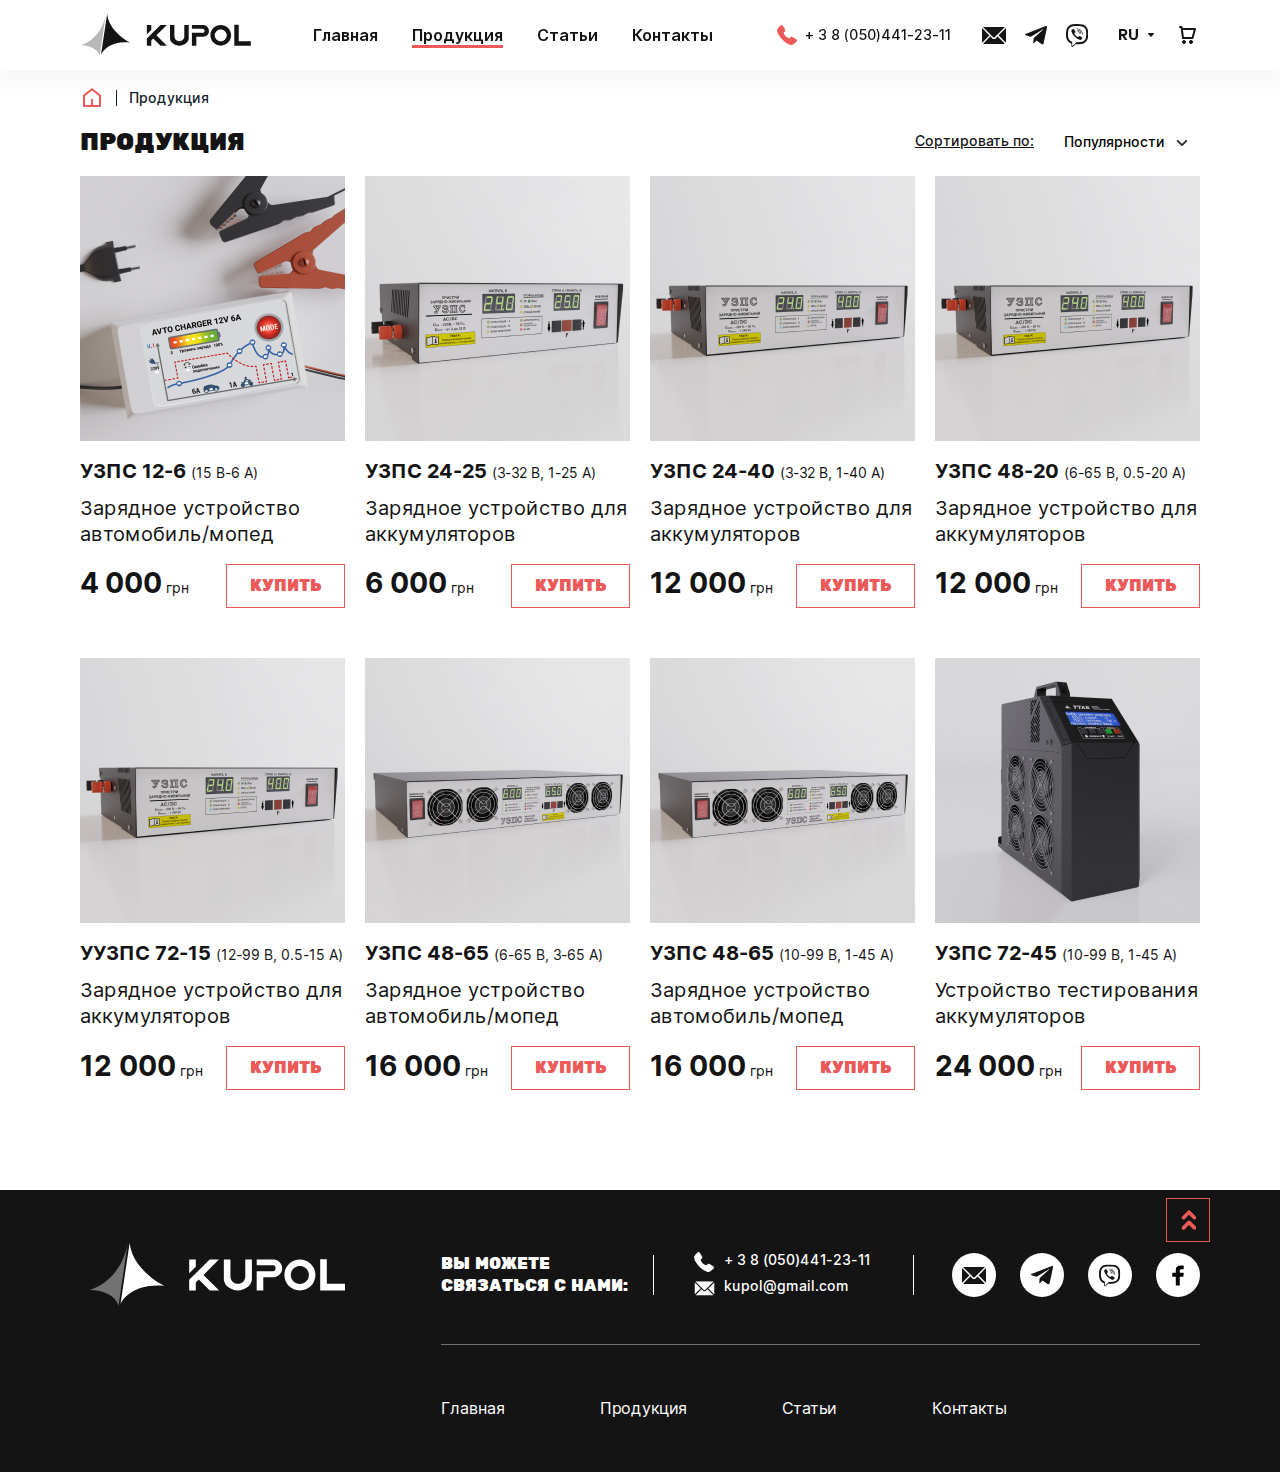
==== products.html @ 9375d38c "finish pc version of catalog page and first product" ====
<!DOCTYPE html>
<html lang="ru">
	<head>
		<meta charset="UTF-8" />
		<meta http-equiv="X-UA-Compatible" content="IE=edge" />
		<meta name="viewport" content="width=device-width, initial-scale=1.0" />
		<title>Kupol</title>
		<!-- fonts -->
		<link rel="stylesheet" href="/fonts/inter/inter.css" />
		<link rel="stylesheet" href="/fonts/poppins/poppins.css" />
		<link rel="stylesheet" href="/fonts/roboto/roboto.css" />
		<link rel="stylesheet" href="/fonts/rubik-one/rubik-one.css" />
		<!-- styles -->
		<link rel="stylesheet" href="/css/normalize.css" />
		<link rel="stylesheet" href="/css/drop-default-styles.css" />
		<link rel="stylesheet" href="/css/style.css" />
	</head>
	<body>
		<svg style="display: none">
			<symbol id="mail">
				<g clip-path="url(#clip0_901_2737)">
					<path
						d="M1.99454 0.000684101H21.7279C22.085 -0.013189 22.4401 0.0600278 22.7625 0.214017L21.6959 1.28068L12.6292 10.3473C12.5516 10.4491 12.4515 10.5315 12.3368 10.5882C12.2221 10.645 12.0958 10.6745 11.9679 10.6745C11.8399 10.6745 11.7137 10.645 11.599 10.5882C11.4843 10.5315 11.3842 10.4491 11.3065 10.3473L1.41321 0.384684L1.24788 0.208684C1.47868 0.0858708 1.73349 0.0148871 1.99454 0.000684101V0.000684101ZM0.117211 15.4673C0.0967511 15.3378 0.0572108 15.212 -0.00012207 15.094L-0.00012207 1.76068C0.0425446 1.63268 0.0958779 1.50468 0.133211 1.37135C0.170545 1.23802 0.229211 1.17402 0.378545 1.33402C1.10388 2.07535 1.84521 2.80602 2.57588 3.54202C4.17588 5.14202 5.71721 6.69935 7.29588 8.26735C7.43455 8.40602 7.43455 8.47002 7.29588 8.60868C4.99543 10.902 2.70032 13.2025 0.410545 15.51C0.213211 15.7073 0.218545 15.702 0.117211 15.4673ZM21.9839 16.8967H2.25054C1.89026 16.9142 1.53168 16.8369 1.21054 16.6727C1.85588 16.038 2.49054 15.4247 3.11454 14.8007C4.83899 13.0798 6.55988 11.3536 8.27721 9.62202C8.41055 9.48868 8.47454 9.46735 8.61854 9.62202C9.18921 10.2194 9.78121 10.8007 10.3625 11.3873C10.5709 11.614 10.8239 11.7949 11.1058 11.9186C11.3876 12.0424 11.6921 12.1063 11.9999 12.1063C12.3077 12.1063 12.6121 12.0424 12.894 11.9186C13.1758 11.7949 13.4289 11.614 13.6372 11.3873L15.4239 9.59535C15.4985 9.51535 15.5465 9.45668 15.6585 9.56868C18.0194 11.9118 20.3679 14.2585 22.7039 16.6087C22.7039 16.6087 22.7039 16.6513 22.7465 16.678C22.5149 16.7914 22.2628 16.8567 22.0052 16.87L21.9839 16.8967ZM23.8399 15.526C23.7812 15.686 23.7332 15.7073 23.6052 15.574C22.8692 14.8273 22.1279 14.0913 21.3919 13.35C19.8399 11.734 18.2719 10.1714 16.6932 8.59802C16.5599 8.46468 16.5705 8.40068 16.6932 8.27802C19.0008 5.9598 21.303 3.65402 23.5999 1.36068C23.7812 1.17402 23.7812 1.17402 23.8772 1.43002C23.9633 1.68042 24.0048 1.94396 23.9999 2.20868V8.46468C23.9999 10.534 23.9999 12.6033 23.9999 14.6727C23.9989 14.9539 23.9521 15.2332 23.8612 15.4993L23.8399 15.526Z"
					/>
				</g>
				<defs>
					<clipPath id="clip0_901_2737">
						<rect width="24" height="16.8747" fill="white" transform="translate(-0.00012207 0.000732422)" />
					</clipPath>
				</defs>
			</symbol>
			<symbol id="telegram">
				<g clip-path="url(#clip0_901_2742)">
					<path
						d="M21.9181 1.72737C21.6207 3.20943 21.2976 4.68635 20.9848 6.1684C20.1985 9.84361 19.4156 13.5205 18.6361 17.1992C18.354 18.5325 17.6105 18.8197 16.5284 18.0146C14.9899 16.8966 13.4925 15.7838 11.9848 14.6556C11.7746 14.4966 11.6617 14.512 11.472 14.6966C10.7335 15.4299 9.97968 16.1428 9.23097 16.8658C9.08565 17.0211 8.91146 17.1465 8.71815 17.2351C8.30789 17.3992 8.24635 17.3581 8.27712 16.9171C8.37968 15.3787 8.48738 13.8966 8.57968 12.3838C8.59055 12.2996 8.619 12.2187 8.66317 12.1463C8.70735 12.0738 8.76626 12.0115 8.83609 11.9633L17.3387 4.27096C17.554 4.08122 17.7694 3.88635 17.9797 3.68635C18.0566 3.60943 18.1797 3.52737 18.1028 3.38891C18.0258 3.25045 17.8925 3.2966 17.7797 3.31199C17.5366 3.36992 17.3091 3.48017 17.113 3.63507C13.4686 5.93934 9.82413 8.24361 6.17968 10.5479C6.06091 10.635 5.92242 10.6914 5.77657 10.712C5.63071 10.7325 5.48203 10.7167 5.34379 10.6658C3.84122 10.1787 2.33866 9.74276 0.836094 9.22994C0.471992 9.12737 0.0360941 9.01455 0.000196691 8.5684C-0.0357007 8.12225 0.384812 7.89148 0.748915 7.74789C2.33524 7.11883 3.92498 6.50002 5.51815 5.89148L20.1746 0.235066C20.6566 0.0453227 21.154 -0.180318 21.6207 0.235066C22.0874 0.650451 22.0515 1.19917 21.9181 1.72737Z"
					/>
				</g>
				<defs>
					<clipPath id="clip0_901_2742">
						<rect width="22" height="18.4615" fill="white" transform="translate(0.00012207 -0.000732422)" />
					</clipPath>
				</defs>
			</symbol>
			<symbol id="viber">
				<g clip-path="url(#clip0_901_2747)">
					<path
						d="M11.916 7.32009C11.7254 7.32009 11.5825 7.39373 11.5565 7.58864C11.5305 7.78356 11.6518 7.89617 11.838 7.93516C11.9196 7.95237 12.002 7.96538 12.0849 7.97414C12.313 7.98869 12.5308 8.07417 12.7079 8.21863C12.8849 8.36309 13.0124 8.55929 13.0725 8.77979C13.1193 8.95209 13.1555 9.12713 13.1808 9.3039C13.2154 9.50747 13.3237 9.64608 13.5359 9.62442C13.7482 9.60276 13.8002 9.42084 13.7872 9.22593C13.793 8.97699 13.7488 8.72941 13.6572 8.49784C13.5657 8.26627 13.4286 8.05541 13.2542 7.87773C13.0797 7.70004 12.8714 7.55914 12.6416 7.46336C12.4117 7.36758 12.165 7.31887 11.916 7.32009V7.32009Z"
					/>
					<path
						d="M14.5841 9.76737C14.5841 9.95362 14.6924 10.0922 14.9003 10.0836C15.1082 10.0749 15.1905 9.94062 15.2121 9.75437C15.2121 9.68507 15.2121 9.61143 15.2121 9.4555C15.1949 9.16222 15.1455 8.87172 15.0649 8.58921C14.5624 6.70936 12.9641 5.93403 11.5304 5.83008C11.3225 5.83008 11.1622 5.88639 11.1362 6.10296C11.1103 6.31953 11.2749 6.43648 11.4871 6.46247H11.669C12.3804 6.50201 13.0558 6.78764 13.5798 7.27046C14.1037 7.75327 14.4434 8.40322 14.5408 9.10899C14.5754 9.33422 14.5624 9.55512 14.5841 9.76737Z"
					/>
					<path
						d="M15.8879 13.4276C15.3595 12.9945 14.8007 12.609 14.229 12.2321C13.5879 11.799 13.1851 11.8813 12.7216 12.4747C12.2581 13.0681 12.0372 13.0941 11.3659 12.8125C10.6856 12.5273 10.0738 12.1005 9.57117 11.5606C9.06856 11.0206 8.68664 10.3799 8.4508 9.6809C8.3616 9.5212 8.33703 9.33337 8.38215 9.1561C8.42728 8.97883 8.53866 8.8256 8.69336 8.72798L9.02688 8.45943C9.20146 8.32723 9.32132 8.13545 9.36365 7.92059C9.40598 7.70574 9.36783 7.48282 9.25645 7.29427C8.85171 6.56458 8.36171 5.88556 7.79675 5.27149C7.70184 5.15316 7.56921 5.07098 7.421 5.03866C7.2728 5.00634 7.118 5.02583 6.98244 5.0939C6.39358 5.33918 5.89558 5.7615 5.55739 6.30237C5.41099 6.53613 5.33296 6.80621 5.33215 7.08203C5.33215 7.14267 5.3668 7.27262 5.41012 7.39823C6.05467 9.32196 7.11948 11.078 8.52724 12.539C9.935 14 11.6504 15.1291 13.5489 15.8446C13.8428 15.9886 14.174 16.0385 14.4972 15.9873C14.8205 15.9362 15.1201 15.7865 15.3551 15.5587C15.6751 15.2856 15.9372 14.9513 16.1261 14.5754C16.1929 14.4868 16.2401 14.385 16.2644 14.2767C16.2887 14.1684 16.2896 14.0562 16.267 13.9476C16.2445 13.8389 16.199 13.7363 16.1336 13.6466C16.0682 13.557 15.9845 13.4823 15.8879 13.4276V13.4276Z"
					/>
					<path
						d="M11.1622 4.3877H11.1103C10.885 4.3877 10.6771 4.42668 10.6771 4.6779C10.6771 4.92913 10.8764 4.99843 11.0843 5.02442C11.2922 5.05041 11.5174 5.07206 11.7253 5.08939C12.7375 5.19711 13.6885 5.62614 14.4392 6.31363C15.1898 7.00111 15.7005 7.91091 15.8965 8.90973C15.9676 9.35855 16.011 9.81132 16.0265 10.2655C16.0265 10.482 16.1131 10.6986 16.3903 10.6553C16.6675 10.612 16.6805 10.4431 16.6632 10.2222C16.6459 10.0013 16.6155 9.71971 16.5939 9.46849C16.4792 8.09904 15.86 6.82098 14.8564 5.8822C13.8528 4.94342 12.5363 4.41082 11.1622 4.3877V4.3877Z"
					/>
					<path
						d="M22.0473 7.12966C21.848 5.56601 21.4062 4.09765 20.3147 2.92816C19.2232 1.75867 18.1013 0.866388 16.568 0.524204C14.7835 0.161242 12.966 -0.0144121 11.145 9.81236e-05C9.75596 0.0167122 8.36902 0.11361 6.99115 0.290305C5.31984 0.42781 3.74712 1.13767 2.53842 2.3001C1.52475 3.19035 0.804437 4.36671 0.472318 5.6743C0.0436252 7.65059 -0.0949918 9.67877 0.06083 11.695C0.08976 12.8204 0.271913 13.9367 0.602261 15.0129C0.973358 16.0401 1.56515 16.9735 2.33596 17.7473C3.10678 18.5211 4.03786 19.1165 5.06366 19.4916C5.31488 19.5956 5.40584 19.6995 5.39718 19.9724C5.37119 20.6091 5.39718 21.2415 5.39718 21.8783C5.37139 22.1006 5.41929 22.3253 5.53353 22.5178C5.64777 22.7102 5.82204 22.8599 6.02957 22.9438C6.23296 23.02 6.45557 23.0283 6.66407 22.9674C6.87256 22.9065 7.0557 22.7797 7.18607 22.6059C7.90509 21.8523 8.63277 21.1029 9.35179 20.3493C9.39732 20.2873 9.45766 20.2378 9.52728 20.2053C9.5969 20.1728 9.67358 20.1582 9.75028 20.163C11.5571 20.2417 13.3674 20.162 15.1603 19.9248C16.8684 19.7932 18.479 19.0774 19.7213 17.8977C20.735 17.0074 21.4553 15.831 21.7874 14.5235C22.2941 12.0916 22.3819 9.5911 22.0473 7.12966V7.12966ZM19.8426 14.06C19.7388 14.5526 19.5289 15.0168 19.2275 15.4201C18.4175 16.5246 17.4473 17.4602 16.0612 17.7547C14.3515 18.1015 12.607 18.2468 10.8635 18.1879C10.6945 18.1759 10.5251 18.2042 10.3693 18.2705C10.2134 18.3367 10.0755 18.4391 9.96686 18.569C8.90998 19.6779 7.83145 20.7694 6.76158 21.8653C6.64463 21.9822 6.54501 22.1555 6.32844 22.0645C6.11187 21.9735 6.20283 21.796 6.20283 21.6314C6.20283 21.0466 6.20283 20.4575 6.20283 19.8728C6.20283 19.288 6.20283 18.6513 6.20283 18.0406C6.20283 17.824 6.12486 17.7417 5.92128 17.6594C4.03277 16.8928 2.67269 15.654 2.29586 13.5489C1.84354 11.0808 1.8818 8.54775 2.40848 6.09445C2.49003 5.70792 2.64437 5.34043 2.86328 5.01159C3.67759 3.79878 4.69115 2.78955 6.15951 2.46469C7.9572 2.09656 9.79171 1.93957 11.6258 1.9969C13.0142 2.02191 14.3985 2.15368 15.7667 2.39106C17.2957 2.65528 18.3655 3.6082 19.2318 4.79935C19.6751 5.47161 19.9418 6.24477 20.0072 7.04737C20.3794 9.36965 20.3237 11.7405 19.8426 14.0427V14.06Z"
					/>
				</g>
				<defs>
					<clipPath id="clip0_901_2747">
						<rect width="22.242" height="23" fill="white" />
					</clipPath>
				</defs>
			</symbol>
			<symbol id="cart">
				<path
					d="M4 4H5.5L5.8 6M5.8 6L7 15H16.5L19 6H5.8Z"
					stroke-width="2"
					stroke-linecap="round"
					stroke-linejoin="round"
					fill="none"
				/>
				<circle cx="8" cy="19" r="1.5" />
				<circle cx="15" cy="19" r="1.5" />
			</symbol>
			<symbol id="logo">
				<path
					d="M71.2781 11.005H66.8643V20.2625L71.2781 15.884V11.005ZM85.3707 30.2706L76.3855 21.3259L85.3707 12.4124L86.7894 11.005H80.5471L73.9579 17.5103V17.5416L66.8643 24.5785V31.6467H71.2781V26.3925L73.2643 24.4221L80.2948 31.4278L80.5471 31.6467H86.7894L85.3707 30.2706Z"
				/>
				<path
					d="M104.3 11.005V22.3267C104.3 24.9851 102.156 27.2056 99.539 27.2682C99.4759 27.2682 99.4129 27.2682 99.3498 27.2682C99.2868 27.2682 99.2237 27.2682 99.1607 27.2682C96.5439 27.2056 94.4001 24.9538 94.4001 22.3267V11.005H89.9862V23.8904C89.9862 25.5793 90.5853 27.1431 91.6887 28.3315C92.1301 28.8007 92.5715 29.2073 93.0759 29.5826C94.873 30.9274 97.0483 31.6467 99.3498 31.6467C101.651 31.6467 103.795 30.9274 105.624 29.5826C106.128 29.2073 106.57 28.8007 106.979 28.3628C108.114 27.1744 108.713 25.5793 108.713 23.9217V11.005H104.3Z"
				/>
				<path
					d="M124.928 11.3178C124.928 11.3178 124.644 11.2239 124.203 11.1301C123.762 11.0676 123.289 11.005 123.289 11.005H111.907V11.8182V14.8483H116.46H122.154V14.8795H122.879L122.91 14.8483C122.942 14.8483 123.289 14.9558 123.289 14.9558C124.361 14.9558 124.518 16.0716 124.518 16.8848C124.518 17.7292 123.856 18.8479 123.005 18.8479H116.321H111.907V31.6467H116.321V22.7958H123.446C123.446 22.7958 123.573 22.7958 124.361 22.6082C125.149 22.4205 125.18 22.3892 125.18 22.3892C126 22.0452 126.757 21.5448 127.356 20.888C128.396 19.8247 128.932 18.386 128.932 16.8848C128.932 14.3202 127.293 12.1309 124.928 11.3178Z"
				/>
				<path
					d="M140.753 11.0676C135.015 11.0676 130.38 15.6963 130.38 21.3571C130.38 27.0493 135.015 31.6467 140.753 31.6467C146.459 31.6467 151.125 27.0493 151.125 21.3571C151.125 15.6963 146.459 11.0676 140.753 11.0676ZM146.775 21.3571C146.775 24.6723 144.063 27.362 140.753 27.362C137.411 27.362 134.7 24.6723 134.7 21.3571C134.7 18.0732 137.411 15.3836 140.753 15.3836C144.063 15.3836 146.775 18.0732 146.775 21.3571Z"
				/>
				<path d="M158.717 27.2682V10.8486H154.303V31.6467H170.855V27.2682H158.717Z" />
				<path
					d="M25.6667 1.16724C21.4475 21.7758 6.79757 29.8511 0 31.3127C14.0639 31.3127 18.9863 38.438 19.6895 42.0006L25.6667 1.16724Z"
					fill-opacity="0.3"
				/>
				<path
					d="M50.1678 28.5011C31.4436 26.7472 22.9216 35.9918 21.0012 40.8334L27.1226 0C28.851 14.9083 43.2062 25.2125 50.1678 28.5011Z"
				/>
			</symbol>
			<symbol id="logo-small">
				<path
					d="M4.41478 1.00501H0.000976562V10.2625L4.41478 5.88396V1.00501ZM18.5074 20.2706L9.52219 11.3259L18.5074 2.4124L19.9262 1.00501H13.6838L7.09459 7.51028V7.54155L0.000976562 14.5785V21.6467H4.41478V16.3925L6.401 14.4221L13.4316 21.4278L13.6838 21.6467H19.9262L18.5074 20.2706Z"
				/>
				<path
					d="M37.4363 1.00501V12.3267C37.4363 14.9851 35.2925 17.2056 32.6757 17.2682C32.6126 17.2682 32.5496 17.2682 32.4865 17.2682C32.4235 17.2682 32.3604 17.2682 32.2974 17.2682C29.6806 17.2056 27.5368 14.9538 27.5368 12.3267V1.00501H23.123V13.8904C23.123 15.5793 23.722 17.1431 24.8254 18.3315C25.2668 18.8007 25.7082 19.2073 26.2126 19.5826C28.0097 20.9274 30.1851 21.6467 32.4865 21.6467C34.788 21.6467 36.9319 20.9274 38.7605 19.5826C39.2649 19.2073 39.7063 18.8007 40.1161 18.3628C41.2511 17.1744 41.8501 15.5793 41.8501 13.9217V1.00501H37.4363Z"
				/>
				<path
					d="M58.0649 1.31776C58.0649 1.31776 57.7812 1.22394 57.3398 1.13011C56.8984 1.06756 56.4255 1.00501 56.4255 1.00501H45.0442V1.81817V4.84827H49.5964H55.2906V4.87954H56.0157L56.0472 4.84827C56.0787 4.84827 56.4255 4.95582 56.4255 4.95582C57.4975 4.95582 57.6551 6.07161 57.6551 6.88477C57.6551 7.7292 56.993 8.8479 56.1418 8.8479H49.458H45.0442V21.6467H49.458V12.7958H56.5832C56.5832 12.7958 56.7093 12.7958 57.4975 12.6082C58.2856 12.4205 58.3172 12.3892 58.3172 12.3892C59.1369 12.0452 59.8935 11.5448 60.4925 10.888C61.5329 9.82465 62.0689 8.38599 62.0689 6.88477C62.0689 4.32019 60.4295 2.13092 58.0649 1.31776Z"
				/>
				<path
					d="M73.8896 1.06756C68.1517 1.06756 63.5172 5.69631 63.5172 11.3571C63.5172 17.0493 68.1517 21.6467 73.8896 21.6467C79.596 21.6467 84.2621 17.0493 84.2621 11.3571C84.2621 5.69631 79.596 1.06756 73.8896 1.06756ZM79.9113 11.3571C79.9113 14.6723 77.2 17.362 73.8896 17.362C70.5477 17.362 67.8364 14.6723 67.8364 11.3571C67.8364 8.07323 70.5477 5.38355 73.8896 5.38355C77.2 5.38355 79.9113 8.07323 79.9113 11.3571Z"
				/>
				<path d="M91.8535 17.2682V0.848633H87.4397V21.6467H103.991V17.2682H91.8535Z" />
			</symbol>
			<symbol id="lang-arrow">
				<path
					d="M0.455526 0H5.54447C5.79605 0 6 0.236081 6 0.527302C6 0.667151 5.95201 0.801273 5.86658 0.900161L3.32211 3.84556C3.14421 4.05148 2.85579 4.05148 2.67789 3.84556L0.133421 0.900161C-0.0444735 0.694237 -0.0444735 0.360367 0.133421 0.154443C0.218848 0.0555545 0.334713 0 0.455526 0Z"
				/>
			</symbol>
			<symbol id="to-top">
				<path
					d="M1.19833 16.49C0.843384 16.8352 0.640113 17.3073 0.633237 17.8024C0.626361 18.2975 0.816443 18.775 1.16167 19.13C1.50689 19.4849 1.97898 19.6882 2.47407 19.6951C2.96917 19.702 3.44672 19.5119 3.80167 19.1667L8 14.8767L12.1983 19.1667C12.3688 19.3385 12.5715 19.4749 12.7949 19.568C13.0183 19.661 13.258 19.709 13.5 19.709C13.742 19.709 13.9816 19.661 14.2051 19.568C14.4285 19.4749 14.6312 19.3385 14.8017 19.1667C14.9735 18.9962 15.1099 18.7935 15.203 18.57C15.296 18.3466 15.344 18.107 15.344 17.865C15.344 17.623 15.296 17.3833 15.203 17.1599C15.1099 16.9365 14.9735 16.7338 14.8017 16.5633L9.30166 11.0633C9.13123 10.8915 8.92846 10.7551 8.70506 10.662C8.48165 10.5689 8.24202 10.521 8 10.521C7.75798 10.521 7.51835 10.5689 7.29494 10.662C7.07153 10.7551 6.86876 10.8915 6.69833 11.0633L1.19833 16.49ZM6.69833 0.906659L1.19833 6.40666C0.853108 6.75188 0.659163 7.2201 0.659163 7.70832C0.659163 8.19654 0.853108 8.66477 1.19833 9.00999C1.54356 9.35521 2.01178 9.54916 2.5 9.54916C2.98822 9.54916 3.45644 9.35521 3.80166 9.00999L8 4.79332L12.1983 9.00999C12.3688 9.18183 12.5715 9.31821 12.7949 9.41129C13.0183 9.50437 13.258 9.55229 13.5 9.55229C13.742 9.55229 13.9816 9.50437 14.2051 9.41129C14.4285 9.31821 14.6312 9.18183 14.8017 9.00999C14.9735 8.83956 15.1099 8.63679 15.203 8.41338C15.296 8.18997 15.344 7.95035 15.344 7.70832C15.344 7.4663 15.296 7.22667 15.203 7.00327C15.1099 6.77986 14.9735 6.57709 14.8017 6.40666L9.30166 0.906659C9.13612 0.729937 8.93721 0.587757 8.71642 0.488333C8.49563 0.388908 8.25733 0.334207 8.01528 0.327389C7.77323 0.320571 7.53223 0.361768 7.30619 0.448606C7.08015 0.535443 6.87356 0.666201 6.69833 0.833324L6.69833 0.906659Z"
				/>
			</symbol>
			<symbol id="logo-mobile">
				<path
					d="M3.77755 0.982467H0V8.90547L3.77755 5.15811V0.982467ZM15.8387 17.4709L8.14871 9.81555L15.8387 2.18698L17.0529 0.982467H11.7104L6.07106 6.54999V6.57675L0 12.5993V18.6486H3.77755V14.1518L5.47744 12.4655L11.4945 18.4613L11.7104 18.6486H17.0529L15.8387 17.4709Z"
				/>
				<path
					d="M32.0389 0.982467V10.6721C32.0389 12.9473 30.2041 14.8477 27.9646 14.9013C27.9106 14.9013 27.8567 14.9013 27.8027 14.9013C27.7487 14.9013 27.6948 14.9013 27.6408 14.9013C25.4013 14.8477 23.5664 12.9205 23.5664 10.6721V0.982467H19.7889V12.0104C19.7889 13.4559 20.3016 14.7942 21.246 15.8113C21.6237 16.2128 22.0015 16.5608 22.4332 16.882C23.9712 18.033 25.833 18.6486 27.8027 18.6486C29.7724 18.6486 31.6072 18.033 33.1722 16.882C33.6039 16.5608 33.9817 16.2128 34.3325 15.8381C35.3038 14.821 35.8165 13.4559 35.8165 12.0372V0.982467H32.0389Z"
				/>
				<path
					d="M49.6939 1.25014C49.6939 1.25014 49.4511 1.16983 49.0733 1.08954C48.6956 1.036 48.2908 0.982467 48.2908 0.982467H38.5502V1.67841V4.27171H42.4462H47.3195V4.29848H47.9401L47.967 4.27171C47.994 4.27171 48.2908 4.36376 48.2908 4.36376C49.2082 4.36376 49.3431 5.31871 49.3431 6.01465C49.3431 6.73735 48.7765 7.69479 48.048 7.69479H42.3277H38.5502V18.6486H42.3277V11.0736H48.4257C48.4257 11.0736 48.5337 11.0736 49.2082 10.913C49.8828 10.7524 49.9098 10.7256 49.9098 10.7256C50.6113 10.4312 51.2589 10.0029 51.7716 9.44081C52.662 8.53074 53.1207 7.29946 53.1207 6.01465C53.1207 3.81976 51.7176 1.94608 49.6939 1.25014Z"
				/>
				<path
					d="M63.2374 1.036C58.3266 1.036 54.3602 4.9975 54.3602 9.84232C54.3602 14.7139 58.3266 18.6486 63.2374 18.6486C68.1213 18.6486 72.1147 14.7139 72.1147 9.84232C72.1147 4.9975 68.1213 1.036 63.2374 1.036ZM68.3911 9.84232C68.3911 12.6796 66.0706 14.9816 63.2374 14.9816C60.3773 14.9816 58.0568 12.6796 58.0568 9.84232C58.0568 7.03179 60.3773 4.72984 63.2374 4.72984C66.0706 4.72984 68.3911 7.03179 68.3911 9.84232Z"
				/>
				<path d="M78.6117 14.9013V0.848633H74.8342V18.6486H89V14.9013H78.6117Z" />
			</symbol>
		</svg>
		<div>
			<header class="header header-black header-visible">
				<nav class="container">
					<button type="button" class="burger burger-black"><span></span></button>
					<a href="index.html" class="logo">
						<svg width="171" height="42">
							<use xlink:href="#logo"></use>
						</svg>
						<svg width="104" height="21">
							<use xlink:href="#logo-small"></use>
						</svg>
						<svg width="89" height="19">
							<use xlink:href="#logo-mobile"></use>
						</svg>
					</a>
					<ul class="pages-list">
						<li><a href="index.html">Главная</a></li>
						<li><a class="current">Продукция</a></li>
						<li><a href="">Статьи</a></li>
						<li><a href="">Контакты</a></li>
					</ul>
					<a class="icon-link" href="tel:+380504412311">
						<img src="/src/header/tel.svg" alt="" width="20" height="20" /><span>+ 3 8 (050)441-23-11</span>
					</a>
					<ul class="contact-list">
						<li>
							<a href="">
								<svg width="24" height="17">
									<use xlink:href="#mail"></use>
								</svg>
							</a>
						</li>
						<li>
							<a href="">
								<svg width="22" height="19">
									<use xlink:href="#telegram"></use>
								</svg>
							</a>
						</li>
						<li>
							<a href="">
								<svg width="22" height="23">
									<use xlink:href="#viber"></use>
								</svg>
							</a>
						</li>
					</ul>
					<div class="header-language">
						<button type="button">
							<span>RU</span>
							<svg width="6" height="4">
								<use xlink:href="#lang-arrow"></use>
							</svg>
							<ul>
								<li class="current"><a href="">RU</a></li>
								<li><a href="">UA</a></li>
								<li><a href="">ENG</a></li>
							</ul>
						</button>
					</div>
					<a href="" class="cart">
						<svg class="cart" width="24" height="24">
							<use xlink:href="#cart"></use>
						</svg>
						<span>корзина</span>
					</a>
				</nav>
			</header>
			<main>
				<nav class="breadcrumb container">
					<ul>
						<li>
							<a href=""><img src="/src/general/home.svg" alt="" width="24" height="24" /></a>
						</li>
						<li>продукция</li>
					</ul>
				</nav>
				<section class="products container">
					<div>
						<h2>продукция</h2>
						<div><span>Сортировать по:</span><button>Популярности</button></div>
					</div>
					<ul>
						<li>
							<a href="/pages/126.html"><img src="/src/page-products/1.jpg" alt="" /></a>
							<a href="/pages/126.html">
								<p>УЗПС 12-6 <span>(15 В-6 А)</span></p>
							</a>
							<p>Зарядное устройство автомобиль/мопед</p>
							<div>
								<span><strong>4 000</strong> грн</span><a class="button" href="">купить</a>
							</div>
						</li>
						<li>
							<a href=""><img src="/src/page-products/2.jpg" alt="" /></a>
							<a href="">
								<p>УЗПС 24-25 <span>(3-32 В, 1-25 А)</span></p>
							</a>
							<p>Зарядное устройство для аккумуляторов</p>
							<div>
								<span><strong>6 000</strong> грн</span><a class="button" href="">купить</a>
							</div>
						</li>
						<li>
							<a href=""><img src="/src/page-products/3.jpg" alt="" /></a>
							<a href="">
								<p>УЗПС 24-40 <span>(3-32 В, 1-40 А)</span></p>
							</a>
							<p>Зарядное устройство для аккумуляторов</p>
							<div>
								<span><strong>12 000</strong> грн</span><a class="button" href="">купить</a>
							</div>
						</li>
						<li>
							<a href=""><img src="/src/page-products/3.jpg" alt="" /></a>
							<a href="">
								<p>узпс 48-20 <span>(6-65 В, 0.5-20 А)</span></p>
							</a>
							<p>Зарядное устройство для аккумуляторов</p>
							<div>
								<span><strong>12 000</strong> грн</span><a class="button" href="">купить</a>
							</div>
						</li>
						<li>
							<a href=""><img src="/src/page-products/3.jpg" alt="" /></a>
							<a href="">
								<p>Уузпс 72-15 <span>(12-99 В, 0.5-15 А)</span></p>
							</a>
							<p>Зарядное устройство для аккумуляторов</p>
							<div>
								<span><strong>12 000</strong> грн</span><a class="button" href="">купить</a>
							</div>
						</li>
						<li>
							<a href=""><img src="/src/page-products/4.jpg" alt="" /></a>
							<a href="">
								<p>УЗПС 48-65 <span>(6-65 В, 3-65 А)</span></p>
							</a>
							<p>Зарядное устройство автомобиль/мопед</p>
							<div>
								<span><strong>16 000</strong> грн</span><a class="button" href="">купить</a>
							</div>
						</li>
						<li>
							<a href=""><img src="/src/page-products/4.jpg" alt="" /></a>
							<a href="">
								<p>УЗПС 48-65 <span>(10-99 В, 1-45 А)</span></p>
							</a>
							<p>Зарядное устройство автомобиль/мопед</p>
							<div>
								<span><strong>16 000</strong> грн</span><a class="button" href="">купить</a>
							</div>
						</li>
						<li>
							<a href=""><img src="/src/page-products/5.jpg" alt="" /></a>
							<a href="">
								<p>узпс 72-45 <span>(10-99 В, 1-45 А)</span></p>
							</a>
							<p>Устройство тестирования аккумуляторов</p>
							<div>
								<span><strong>24 000</strong> грн</span><a class="button" href="">купить</a>
							</div>
						</li>
					</ul>
				</section>
			</main>
			<footer class="footer">
				<div class="container">
					<nav>
						<a href="index.html">
							<picture>
								<source
									media="(max-width:767px)"
									srcset="/src/footer/logo-mobile.svg 104w"
									sizes="104px"
									type="image/svg+xml"
								/>
								<source
									media="(max-width:1199px)"
									srcset="/src/footer/logo-small.svg 156w"
									sizes="156px"
									type="image/svg+xml"
								/>
								<img src="/src/footer/logo.svg" alt="" sizes="256px" />
							</picture>
						</a>
						<div>
							<p>Вы можете связаться с нами:</p>
							<ul class="footer-social">
								<div>
									<li>
										<a class="icon-link" href="tel:+380504412311">
											<img src="/src/footer/tel.svg" alt="" />+ 3 8 (050)441-23-11
										</a>
									</li>
									<li>
										<a class="icon-link" href="mailto:kupol@gmail.com">
											<img src="/src/footer/mail.svg" alt="" />kupol@gmail.com
										</a>
									</li>
								</div>
							</ul>
							<ul class="contact-list">
								<li>
									<a href="">
										<img src="/src/header/mail.svg" alt="" width="24" height="17" />
									</a>
								</li>
								<li>
									<a href="">
										<img src="/src/header/telegram.svg" alt="" width="22" height="19" />
									</a>
								</li>
								<li>
									<a href="">
										<img src="/src/header/viber.svg" alt="" width="22" height="23" />
									</a>
								</li>
								<li>
									<a href="">
										<img src="/src/footer/fb.svg" alt="" width="22" height="23" />
									</a>
								</li>
							</ul>
						</div>
						<ul class="pages-list">
							<li><a href="">Главная</a></li>
							<li><a href="">Продукция</a></li>
							<li><a href="">Статьи</a></li>
							<li><a href="">Контакты</a></li>
						</ul>
						<button class="to-top">
							<svg width="15" height="20">
								<use xlink:href="#to-top"></use>
							</svg>
						</button>
					</nav>
				</div>
			</footer>
		</div>
		<!-- JavaScript -->
		<script src="/js/burger.js" type="module"></script>
	</body>
</html>
---- fonts/inter/inter.css ----
@font-face {
	font-family: "Inter";
	src: url("Inter-Regular.eot");
	src: local("Inter Regular"), local("Inter-Regular"),
		url("Inter-Regular.eot?#iefix") format("embedded-opentype"),
		url("Inter-Regular.woff2") format("woff2"),
		url("Inter-Regular.woff") format("woff"),
		url("Inter-Regular.ttf") format("truetype");
	font-weight: normal;
	font-style: normal;
}

@font-face {
	font-family: "Inter";
	src: url("Inter-SemiBold.eot");
	src: local("Inter Semi Bold"), local("Inter-SemiBold"),
		url("Inter-SemiBold.eot?#iefix") format("embedded-opentype"),
		url("Inter-SemiBold.woff2") format("woff2"),
		url("Inter-SemiBold.woff") format("woff"),
		url("Inter-SemiBold.ttf") format("truetype");
	font-weight: 600;
	font-style: normal;
}

@font-face {
	font-family: "Inter";
	src: url("Inter-Bold.eot");
	src: local("Inter Bold"), local("Inter-Bold"),
		url("Inter-Bold.eot?#iefix") format("embedded-opentype"),
		url("Inter-Bold.woff2") format("woff2"),
		url("Inter-Bold.woff") format("woff"),
		url("Inter-Bold.ttf") format("truetype");
	font-weight: bold;
	font-style: normal;
}

@font-face {
	font-family: "Inter";
	src: url("Inter-ExtraBold.eot");
	src: local("Inter Extra Bold"), local("Inter-ExtraBold"),
		url("Inter-ExtraBold.eot?#iefix") format("embedded-opentype"),
		url("Inter-ExtraBold.woff2") format("woff2"),
		url("Inter-ExtraBold.woff") format("woff"),
		url("Inter-ExtraBold.ttf") format("truetype");
	font-weight: 800;
	font-style: normal;
}

@font-face {
	font-family: "Inter";
	src: url("Inter-Medium.eot");
	src: local("Inter Medium"), local("Inter-Medium"),
		url("Inter-Medium.eot?#iefix") format("embedded-opentype"),
		url("Inter-Medium.woff2") format("woff2"),
		url("Inter-Medium.woff") format("woff"),
		url("Inter-Medium.ttf") format("truetype");
	font-weight: 500;
	font-style: normal;
}
---- fonts/poppins/poppins.css ----
@font-face {
	font-family: "Poppins";
	src: url("Poppins-Medium.eot");
	src: local("Poppins Medium"), local("Poppins-Medium"),
		url("Poppins-Medium.eot?#iefix") format("embedded-opentype"),
		url("Poppins-Medium.woff2") format("woff2"),
		url("Poppins-Medium.woff") format("woff"),
		url("Poppins-Medium.ttf") format("truetype");
	font-weight: 500;
	font-style: normal;
}

@font-face {
	font-family: "Poppins";
	src: url("Poppins-SemiBold.eot");
	src: local("Poppins SemiBold"), local("Poppins-SemiBold"),
		url("Poppins-SemiBold.eot?#iefix") format("embedded-opentype"),
		url("Poppins-SemiBold.woff2") format("woff2"),
		url("Poppins-SemiBold.woff") format("woff"),
		url("Poppins-SemiBold.ttf") format("truetype");
	font-weight: 600;
	font-style: normal;
}
---- fonts/roboto/roboto.css ----
@font-face {
	font-family: "Roboto";
	src: url("Roboto-Bold.eot");
	src: local("Roboto Bold"), local("Roboto-Bold"),
		url("Roboto-Bold.eot?#iefix") format("embedded-opentype"),
		url("Roboto-Bold.woff2") format("woff2"),
		url("Roboto-Bold.woff") format("woff"),
		url("Roboto-Bold.ttf") format("truetype");
	font-weight: bold;
	font-style: normal;
}

@font-face {
	font-family: "Roboto";
	src: url("Roboto-Regular.eot");
	src: local("Roboto"), local("Roboto-Regular"),
		url("Roboto-Regular.eot?#iefix") format("embedded-opentype"),
		url("Roboto-Regular.woff2") format("woff2"),
		url("Roboto-Regular.woff") format("woff"),
		url("Roboto-Regular.ttf") format("truetype");
	font-weight: normal;
	font-style: normal;
}
---- fonts/rubik-one/rubik-one.css ----
@font-face {
    font-family: 'Rubik One';
    src: url('RubikOne-Regular.eot');
    src: local('Rubik One Regular'), local('RubikOne-Regular'),
        url('RubikOne-Regular.eot?#iefix') format('embedded-opentype'),
        url('RubikOne-Regular.woff2') format('woff2'),
        url('RubikOne-Regular.woff') format('woff'),
        url('RubikOne-Regular.ttf') format('truetype');
    font-weight: normal;
    font-style: normal;
}
---- css/drop-default-styles.css ----
/* DDS(Drop Default Styles) - here I`m dropping default styles */


/*==========START========== */


/* Set box sizing */

*,
*::before,
*::after {
    box-sizing: border-box;
}


/* Work with list */

ul,
ol {
    padding: 0;
    margin: 0;
    list-style: none;
}

li {
    margin: 0;
    padding: 0;
}


/* Delete default margins */

body,
h1,
h2,
h3,
h4,
p,
figure,
figcaption,
blockquote,
dl,
dd {
    margin: 0;
}


/* Set up configuration of body */

body {
    min-height: 100vh;
    scroll-behavior: smooth;
    text-rendering: optimizeSpeed;
}


/* Drop default styles of links */

a {
    font: inherit;
    color: inherit;
    text-decoration: none;
}


/* Simplify work with images */

img {
    max-width: 100%;
    display: block;
}


/* ==================END================== */

.visually-hidden{
    position: absolute;
    width: 1px;
    height: 1px;
    margin: -1px;
    border: 0;
    padding: 0;
    white-space: nowrap;
    clip-path: inset(100%);
    clip: rect(0 0 0 0);
    overflow: hidden;
}
---- css/style.css ----
* {
  scroll-behavior: smooth;
}

html {
  height: 100%;
}

body {
  color: #141414;
  font-family: "Inter", sans-serif;
  font-style: normal;
}

body > div {
  min-height: 100vh;
  display: -webkit-box;
  display: -webkit-flex;
  display: -ms-flexbox;
  display: flex;
  -webkit-box-orient: vertical;
  -webkit-box-direction: normal;
  -webkit-flex-direction: column;
      -ms-flex-direction: column;
          flex-direction: column;
}

body > div main {
  -webkit-box-flex: 1;
  -webkit-flex-grow: 1;
      -ms-flex-positive: 1;
          flex-grow: 1;
}

.container {
  margin-left: auto;
  margin-right: auto;
  width: 100%;
  max-width: 1200px;
  padding: 0 40px;
}

@media (max-width: 1199px) {
  .container {
    padding: 0 146px;
  }
}

@media (max-width: 991px) {
  .container {
    padding: 0 40px;
  }
}

@media (max-width: 767px) {
  .container {
    padding: 0 15px;
  }
}

section {
  margin-bottom: 100px;
}

@media (max-width: 1199px) {
  section {
    margin-bottom: 50px;
  }
}

section h2 {
  margin-bottom: 50px;
  font-family: "Rubik One", sans-serif;
  font-weight: 400;
  font-size: 40px;
  line-height: 52px;
  text-align: center;
  text-transform: uppercase;
}

@media (max-width: 1199px) {
  section h2 {
    margin-bottom: 24px;
    font-weight: 400;
    font-size: 24px;
    line-height: 140%;
  }
}

@media (max-width: 767px) {
  section h2 {
    -ms-grid-columns: 1fr;
        grid-template-columns: 1fr;
  }
}

@media (max-width: 767px) {
  section h2 {
    margin-bottom: 15px;
  }
}

.image-link {
  -webkit-transition: border 0.2s ease, -webkit-transform 0.2s ease;
  transition: border 0.2s ease, -webkit-transform 0.2s ease;
  -o-transition: transform 0.2s ease, border 0.2s ease;
  transition: transform 0.2s ease, border 0.2s ease;
  transition: transform 0.2s ease, border 0.2s ease, -webkit-transform 0.2s ease;
}

.image-link:hover {
  -webkit-transform: scale(1.2);
      -ms-transform: scale(1.2);
          transform: scale(1.2);
  border: 2px solid #ec5959;
}

.button {
  padding: 10px;
  -webkit-align-self: start;
      -ms-flex-item-align: start;
          align-self: start;
  display: -webkit-box;
  display: -webkit-flex;
  display: -ms-flexbox;
  display: flex;
  -webkit-box-align: center;
  -webkit-align-items: center;
      -ms-flex-align: center;
          align-items: center;
  -webkit-box-pack: center;
  -webkit-justify-content: center;
      -ms-flex-pack: center;
          justify-content: center;
  min-width: 211px;
  min-height: 56px;
  background: #ec5959;
  font-family: "Rubik One", sans-serif;
  font-weight: 400;
  font-size: 24px;
  line-height: 140%;
  text-transform: uppercase;
  color: #ffffff;
}

@media (max-width: 1199px) {
  .button {
    min-width: 157px;
    min-height: 44px;
    font-size: 16px;
  }
}

.paragraph {
  margin-bottom: 30px;
  font-weight: 400;
  font-size: 20px;
  line-height: 32px;
}

@media (max-width: 1199px) {
  .paragraph {
    margin-bottom: 23px;
    font-size: 14px;
    line-height: 24px;
  }
}

.content {
  display: -ms-grid;
  display: grid;
  grid-column-gap: 20px;
  -ms-grid-columns: 1fr 1fr;
      grid-template-columns: 1fr 1fr;
}

.content > div {
  display: -webkit-box;
  display: -webkit-flex;
  display: -ms-flexbox;
  display: flex;
  -webkit-box-orient: vertical;
  -webkit-box-direction: normal;
  -webkit-flex-direction: column;
      -ms-flex-direction: column;
          flex-direction: column;
  -webkit-box-pack: justify;
  -webkit-justify-content: space-between;
      -ms-flex-pack: justify;
          justify-content: space-between;
}

.icon-link {
  display: -webkit-box;
  display: -webkit-flex;
  display: -ms-flexbox;
  display: flex;
  font-weight: 500;
  font-size: 14px;
  line-height: 140%;
}

.icon-link img {
  margin-right: 8px;
}

.swiper button {
  padding: 0;
  z-index: 10;
  position: absolute;
  top: 50%;
  width: 64px;
  height: 64px;
  -webkit-transform: translateY(-50%);
      -ms-transform: translateY(-50%);
          transform: translateY(-50%);
  border: none;
  cursor: pointer;
  background-color: transparent;
  -webkit-transform-origin: center;
      -ms-transform-origin: center;
          transform-origin: center;
}

.swiper button svg {
  fill: #ffffff;
}

.swiper .swiper-next svg {
  -webkit-transform: rotate(180deg);
      -ms-transform: rotate(180deg);
          transform: rotate(180deg);
}

.swiper-pagination-wrapper {
  display: -webkit-box;
  display: -webkit-flex;
  display: -ms-flexbox;
  display: flex;
  -webkit-box-pack: center;
  -webkit-justify-content: center;
      -ms-flex-pack: center;
          justify-content: center;
}

.swiper-pagination-bullet {
  margin: 6px 0;
  display: block;
  padding: 0;
  width: 50px;
  height: 8px;
  -webkit-border-radius: 0;
          border-radius: 0;
  cursor: pointer;
  background-color: rgba(255, 255, 255, 0.4);
  -webkit-transition: opacity 0.3s ease;
  -o-transition: opacity 0.3s ease;
  transition: opacity 0.3s ease;
}

.swiper-pagination-bullet-active {
  background-color: #ec5959;
}

.swiper-pagination-bullet:hover:not(.swiper-pagination-bullet-active) {
  opacity: 1;
}

@media (max-width: 1199px) {
  .body-burger {
    overflow: hidden;
  }
}

.breadcrumb {
  margin: 86px auto 16px;
}

.breadcrumb ul {
  display: -webkit-box;
  display: -webkit-flex;
  display: -ms-flexbox;
  display: flex;
  -webkit-box-align: center;
  -webkit-align-items: center;
      -ms-flex-align: center;
          align-items: center;
}

.breadcrumb li {
  margin-right: 12px;
  display: -webkit-box;
  display: -webkit-flex;
  display: -ms-flexbox;
  display: flex;
  -webkit-box-align: center;
  -webkit-align-items: center;
      -ms-flex-align: center;
          align-items: center;
  font-weight: 500;
  font-size: 14px;
  line-height: 140%;
  text-transform: capitalize;
  -webkit-column-gap: 12px;
     -moz-column-gap: 12px;
          column-gap: 12px;
  color: #ec5959;
}

.breadcrumb li::after {
  content: "";
  display: block;
  width: 1px;
  height: 16px;
  background-color: #13212b;
}

.breadcrumb li:last-child {
  color: #13212b;
}

.breadcrumb li:last-child::after {
  content: none;
}

.header {
  position: fixed;
  top: 0;
  left: 0;
  z-index: 1000;
  width: 100%;
  min-height: 70px;
  display: -webkit-box;
  display: -webkit-flex;
  display: -ms-flexbox;
  display: flex;
  -webkit-box-orient: vertical;
  -webkit-box-direction: normal;
  -webkit-flex-direction: column;
      -ms-flex-direction: column;
          flex-direction: column;
  -webkit-box-pack: center;
  -webkit-justify-content: center;
      -ms-flex-pack: center;
          justify-content: center;
  background-color: transparent;
  color: #ffffff;
  -webkit-transition: background-color 0.2s ease;
  -o-transition: background-color 0.2s ease;
  transition: background-color 0.2s ease;
}

@media (max-width: 1199px) {
  .header {
    min-height: 50px;
  }
}

.header nav {
  display: -ms-grid;
  display: grid;
  -ms-grid-columns: max-content 1fr max-content max-content max-content max-content;
      grid-template-columns: -webkit-max-content 1fr -webkit-max-content -webkit-max-content -webkit-max-content -webkit-max-content;
      grid-template-columns: max-content 1fr max-content max-content max-content max-content;
  -webkit-box-align: center;
  -webkit-align-items: center;
      -ms-flex-align: center;
          align-items: center;
  grid-column-gap: 7px;
}

@media (max-width: 1199px) {
  .header nav {
    grid-column-gap: 19px;
    -ms-grid-columns: max-content 1fr 1fr 1fr max-content;
        grid-template-columns: -webkit-max-content 1fr 1fr 1fr -webkit-max-content;
        grid-template-columns: max-content 1fr 1fr 1fr max-content;
  }
}

.header svg {
  display: block;
  fill: #ffffff;
  -webkit-transition: fill 0.2s ease, stroke 0.2s ease;
  -o-transition: fill 0.2s ease, stroke 0.2s ease;
  transition: fill 0.2s ease, stroke 0.2s ease;
}

.header svg:hover {
  fill: #ff7272;
}

.header .cart {
  fill: #ffffff;
  stroke: #ffffff;
}

.header .cart:hover {
  stroke: #ff7272;
}

.header .logo svg {
  display: none;
}

.header .logo svg:first-child {
  display: block;
}

@media (max-width: 1199px) {
  .header .logo {
    margin: 0 auto;
  }
  .header .logo svg:first-child {
    display: none;
  }
  .header .logo svg:nth-child(2) {
    display: block;
  }
}

@media (max-width: 767px) {
  .header .logo svg:nth-child(2) {
    display: none;
  }
  .header .logo svg:nth-child(3) {
    display: block;
  }
}

@media (max-width: 1199px) {
  .header .pages-list,
  .header .contact-list {
    display: none;
  }
}

@media (min-width: 1200px) {
  .header .contact-list {
    margin-right: 17px;
  }
  .header .contact-list li {
    margin-right: 19px;
  }
}

@media (min-width: 1200px) {
  .header .pages-list {
    padding-left: 32px;
    -webkit-box-pack: center;
    -webkit-justify-content: center;
        -ms-flex-pack: center;
            justify-content: center;
  }
}

.header .icon-link {
  -webkit-transition: color 0.2s ease;
  -o-transition: color 0.2s ease;
  transition: color 0.2s ease;
}

@media (max-width: 1199px) {
  .header .icon-link {
    -webkit-box-ordinal-group: 0;
    -webkit-order: -1;
        -ms-flex-order: -1;
            order: -1;
  }
}

@media (min-width: 1200px) {
  .header .icon-link {
    margin-right: 24px;
  }
}

@media (max-width: 767px) {
  .header .icon-link img {
    margin-right: 20px;
  }
  .header .icon-link > span {
    display: none;
  }
}

.header .icon-link:hover {
  color: #ec5959;
}

.header nav > button {
  display: none;
}

@media (max-width: 1199px) {
  .header nav > button {
    display: block;
    -webkit-box-ordinal-group: -1;
    -webkit-order: -2;
        -ms-flex-order: -2;
            order: -2;
    border: none;
    background-color: transparent;
  }
  .header nav > button svg {
    stroke: #ffffff;
  }
}

.header .burger {
  display: none;
  background-color: transparent;
  border: 0;
  padding: 7.5px 4.5px;
}

@media (max-width: 1199px) {
  .header .burger {
    position: relative;
    display: block;
    width: 36px;
    height: 36px;
    cursor: pointer;
    z-index: 1100;
  }
  .header .burger span, .header .burger::before, .header .burger::after {
    left: 4.5px;
    position: absolute;
    height: 3px;
    width: 26px;
    -webkit-transition: all 0.3s ease;
    -o-transition: all 0.3s ease;
    transition: all 0.3s ease;
    background-color: #fff;
    -webkit-border-radius: 1.5px;
            border-radius: 1.5px;
  }
  .header .burger::before, .header .burger::after {
    content: "";
  }
  .header .burger::before {
    top: 7.5px;
  }
  .header .burger::after {
    bottom: 7.5px;
  }
  .header .burger span {
    top: 50%;
    -webkit-transform: scale(1) translateY(-50%);
        -ms-transform: scale(1) translateY(-50%);
            transform: scale(1) translateY(-50%);
  }
}

.header .cart span {
  display: none;
}

.header .burger-black span, .header .burger-black::before, .header .burger-black::after {
  background-color: #141414;
}

.header-visible {
  background-color: #fff;
  -webkit-box-shadow: 0px 4px 20px 10px rgba(0, 0, 0, 0.03);
          box-shadow: 0px 4px 20px 10px rgba(0, 0, 0, 0.03);
}

.header nav ul {
  display: -webkit-box;
  display: -webkit-flex;
  display: -ms-flexbox;
  display: flex;
  font-style: normal;
  font-weight: 600;
  font-size: 16px;
  line-height: 140%;
}

.pages-list {
  -webkit-box-align: center;
  -webkit-align-items: center;
      -ms-flex-align: center;
          align-items: center;
}

.pages-list li {
  margin-right: 34px;
}

.pages-list li .current {
  position: relative;
}

.pages-list li .current::before {
  content: "";
  position: absolute;
  bottom: -3px;
  left: 0;
  width: 100%;
  height: 3px;
  background-color: #ec5959;
}

.pages-list li a {
  -webkit-transition: color 0.2s ease;
  -o-transition: color 0.2s ease;
  transition: color 0.2s ease;
}

.pages-list li a:not(.current):hover {
  color: #ec5959;
}

.contact-list {
  display: -webkit-box;
  display: -webkit-flex;
  display: -ms-flexbox;
  display: flex;
  -webkit-box-align: center;
  -webkit-align-items: center;
      -ms-flex-align: center;
          align-items: center;
}

.contact-list a {
  display: block;
}

.contact-list li {
  margin-right: 13px;
}

.contact-list li:last-child {
  margin-right: 0;
}

.header-language {
  position: relative;
}

@media (max-width: 1199px) {
  .header-language {
    -ms-grid-column-align: end;
        justify-self: end;
  }
}

.header-language button {
  display: -webkit-box;
  display: -webkit-flex;
  display: -ms-flexbox;
  display: flex;
  -webkit-box-align: center;
  -webkit-align-items: center;
      -ms-flex-align: center;
          align-items: center;
  border: none;
  background-color: transparent;
  margin-right: 9px;
  text-transform: uppercase;
  font-family: "Poppins", sans-serif;
  font-weight: 600;
  font-size: 16px;
  line-height: 140%;
  color: #ffffff;
  cursor: pointer;
  -webkit-transition: color 0.2s ease;
  -o-transition: color 0.2s ease;
  transition: color 0.2s ease;
}

@media (max-width: 767px) {
  .header-language button {
    padding: 0;
    margin-right: 0;
  }
}

.header-language button:hover span {
  color: #ff7272;
}

.header-language button:hover > svg {
  fill: #ff7272;
}

.header-language svg {
  margin-left: 9px;
  fill: #ffffff;
}

.header-language button:hover > ul {
  -webkit-transform: scale(1);
      -ms-transform: scale(1);
          transform: scale(1);
}

.header-language ul {
  min-width: 62px;
  padding: 11px 0;
  display: -webkit-box;
  display: -webkit-flex;
  display: -ms-flexbox;
  display: flex;
  -webkit-box-orient: vertical;
  -webkit-box-direction: normal;
  -webkit-flex-direction: column;
      -ms-flex-direction: column;
          flex-direction: column;
  -webkit-box-align: stretch;
  -webkit-align-items: stretch;
      -ms-flex-align: stretch;
          align-items: stretch;
  bottom: -134px;
  left: 0;
  position: absolute;
  background-color: #fff;
  -webkit-transform: scale(0);
      -ms-transform: scale(0);
          transform: scale(0);
  -webkit-transition: -webkit-transform 0.2s ease;
  transition: -webkit-transform 0.2s ease;
  -o-transition: transform 0.2s ease;
  transition: transform 0.2s ease;
  transition: transform 0.2s ease, -webkit-transform 0.2s ease;
  -webkit-transform-origin: center 0;
      -ms-transform-origin: center 0;
          transform-origin: center 0;
}

.header-language ul::before {
  position: absolute;
  top: -10px;
  left: 0;
  content: "";
  width: 100%;
  height: 10px;
  background-color: transparent;
}

.header-language ul li {
  min-height: 36px;
  display: -webkit-box;
  display: -webkit-flex;
  display: -ms-flexbox;
  display: flex;
  -webkit-box-pack: stretch;
  -webkit-justify-content: stretch;
      -ms-flex-pack: stretch;
          justify-content: stretch;
  -webkit-transition: background-color 0.2s ease;
  -o-transition: background-color 0.2s ease;
  transition: background-color 0.2s ease;
}

.header-language ul li a {
  width: 100%;
  padding: 6px 12px;
  color: #141414;
  font-weight: 400;
  font-size: 14px;
  line-height: 24px;
  text-align: left;
  -webkit-transition: background-color 0.2s ease;
  -o-transition: background-color 0.2s ease;
  transition: background-color 0.2s ease;
}

.header-language ul li:not(.current):hover {
  background-color: #f6f6f6;
}

.header-language ul li.current {
  background-color: #ec5959;
}

.header-language ul li.current a {
  color: #ffffff;
}

.header-black {
  color: #141414;
}

.header-black svg {
  fill: #141414;
}

.header-black .cart {
  fill: #141414;
  stroke: #141414;
}

.header-black .header-language button {
  color: #141414;
}

.header-black .header-language button svg {
  fill: #141414;
}

.header-black nav > button svg {
  stroke: #141414;
}

@media (max-width: 1199px) {
  .header-burger {
    height: 100%;
    background-color: #141414;
    -webkit-box-pack: start;
    -webkit-justify-content: start;
        -ms-flex-pack: start;
            justify-content: start;
  }
  .header-burger nav {
    -ms-grid-columns: 1fr;
        grid-template-columns: 1fr;
    color: #fff;
  }
}

@media (max-width: 1199px) and (max-width: 1199px) {
  .header-burger .burger {
    margin-bottom: 46px;
    position: relative;
    top: 7px;
  }
  .header-burger .burger span {
    -webkit-transform: scale(0) translate(0, -50%);
        -ms-transform: scale(0) translate(0, -50%);
            transform: scale(0) translate(0, -50%);
  }
  .header-burger .burger::before {
    top: 50%;
    -webkit-transform: translateY(-50%) rotate(-45deg);
        -ms-transform: translateY(-50%) rotate(-45deg);
            transform: translateY(-50%) rotate(-45deg);
  }
  .header-burger .burger::after {
    bottom: 50%;
    -webkit-transform: translateY(50%) rotate(45deg);
        -ms-transform: translateY(50%) rotate(45deg);
            transform: translateY(50%) rotate(45deg);
  }
}

@media (max-width: 1199px) and (max-width: 767px) {
  .header-burger .burger {
    margin-bottom: 54px;
  }
}

@media (max-width: 1199px) {
  .header-burger .pages-list {
    -webkit-box-ordinal-group: -1;
    -webkit-order: -2;
        -ms-flex-order: -2;
            order: -2;
    display: -webkit-box;
    display: -webkit-flex;
    display: -ms-flexbox;
    display: flex;
    -webkit-box-orient: vertical;
    -webkit-box-direction: normal;
    -webkit-flex-direction: column;
        -ms-flex-direction: column;
            flex-direction: column;
  }
  .header-burger .pages-list li {
    margin-right: 0;
    margin-bottom: 24px;
  }
  .header-burger .pages-list,
  .header-burger .cart {
    font-family: "Rubik One", sans-serif;
    font-weight: 400;
    font-size: 24px;
    line-height: 140%;
    text-transform: uppercase;
  }
  .header-burger .contact-list {
    display: -webkit-box;
    display: -webkit-flex;
    display: -ms-flexbox;
    display: flex;
    -webkit-box-pack: center;
    -webkit-justify-content: center;
        -ms-flex-pack: center;
            justify-content: center;
    -webkit-column-gap: 24px;
       -moz-column-gap: 24px;
            column-gap: 24px;
  }
  .header-burger .contact-list li {
    margin-right: 0;
  }
  .header-burger .contact-list li svg {
    fill: #141414;
  }
  .header-burger .contact-list a {
    display: -webkit-box;
    display: -webkit-flex;
    display: -ms-flexbox;
    display: flex;
    -webkit-box-align: center;
    -webkit-align-items: center;
        -ms-flex-align: center;
            align-items: center;
    -webkit-box-pack: center;
    -webkit-justify-content: center;
        -ms-flex-pack: center;
            justify-content: center;
    width: 44px;
    height: 44px;
    background-color: #ffffff;
    -webkit-border-radius: 50%;
            border-radius: 50%;
  }
}

@media (max-width: 1199px) and (max-width: 767px) {
  .header-burger .contact-list {
    -webkit-box-ordinal-group: 3;
    -webkit-order: 2;
        -ms-flex-order: 2;
            order: 2;
    -webkit-column-gap: 36px;
       -moz-column-gap: 36px;
            column-gap: 36px;
  }
}

@media (max-width: 1199px) {
  .header-burger .header-language {
    display: none;
  }
  .header-burger .logo {
    display: none;
  }
  .header-burger .cart {
    display: -webkit-box;
    display: -webkit-flex;
    display: -ms-flexbox;
    display: flex;
    -webkit-box-pack: center;
    -webkit-justify-content: center;
        -ms-flex-pack: center;
            justify-content: center;
    -webkit-box-ordinal-group: 0;
    -webkit-order: -1;
        -ms-flex-order: -1;
            order: -1;
    margin-bottom: 52px;
  }
  .header-burger .cart svg {
    display: none;
  }
  .header-burger .cart span {
    display: block;
  }
}

@media (max-width: 1199px) and (max-width: 767px) {
  .header-burger .cart {
    margin-bottom: 65px;
  }
}

@media (max-width: 1199px) {
  .header-burger .icon-link {
    display: none;
    margin: 0 auto 24px auto;
    -webkit-box-ordinal-group: 2;
    -webkit-order: 1;
        -ms-flex-order: 1;
            order: 1;
    -webkit-box-align: center;
    -webkit-align-items: center;
        -ms-flex-align: center;
            align-items: center;
  }
}

@media (max-width: 1199px) and (max-width: 767px) {
  .header-burger .icon-link {
    display: -webkit-box;
    display: -webkit-flex;
    display: -ms-flexbox;
    display: flex;
  }
  .header-burger .icon-link span {
    display: block;
    color: #ffffff;
    font-weight: 700;
    font-size: 16px;
    line-height: 30px;
  }
}

.intro {
  position: relative;
}

.intro h2 {
  color: #ffffff;
  margin-bottom: 24px;
  text-align: left;
}

@media (max-width: 1199px) {
  .intro h2 {
    margin-bottom: 16px;
  }
}

@media (max-width: 767px) {
  .intro h2 {
    max-width: 629px;
    text-align: center;
  }
}

.intro svg {
  fill: #ffffff;
}

.intro .swiper-slide {
  position: relative;
  min-height: 730px;
  display: -webkit-box;
  display: -webkit-flex;
  display: -ms-flexbox;
  display: flex;
  -webkit-box-orient: vertical;
  -webkit-box-direction: normal;
  -webkit-flex-direction: column;
      -ms-flex-direction: column;
          flex-direction: column;
  -webkit-box-pack: center;
  -webkit-justify-content: center;
      -ms-flex-pack: center;
          justify-content: center;
}

.intro .swiper-slide img {
  position: absolute;
  top: 50%;
  left: 50%;
  width: 100%;
  height: 100%;
  -o-object-fit: cover;
     object-fit: cover;
  -webkit-transform: translate(-50%, -50%);
      -ms-transform: translate(-50%, -50%);
          transform: translate(-50%, -50%);
}

@media (max-width: 1199px) {
  .intro .swiper-slide {
    min-height: 500px;
  }
}

@media (max-width: 767px) {
  .intro .swiper-slide {
    min-height: 450px;
  }
}

.intro .swiper-pagination {
  bottom: 24px;
  display: -webkit-box;
  display: -webkit-flex;
  display: -ms-flexbox;
  display: flex;
  -webkit-box-pack: center;
  -webkit-justify-content: center;
      -ms-flex-pack: center;
          justify-content: center;
}

.intro .container {
  position: relative;
  z-index: 10;
  display: -ms-grid;
  display: grid;
  -ms-grid-columns: 1fr 1fr;
      grid-template-columns: 1fr 1fr;
}

@media (max-width: 1199px) {
  .intro .container {
    -webkit-transform: translateY(-10px);
        -ms-transform: translateY(-10px);
            transform: translateY(-10px);
  }
}

@media (min-width: 1200px) {
  .intro .container {
    -webkit-transform: translateY(10px);
        -ms-transform: translateY(10px);
            transform: translateY(10px);
  }
}

@media (max-width: 767px) {
  .intro .container {
    -ms-grid-columns: 1fr;
        grid-template-columns: 1fr;
  }
}

.intro .container div {
  display: -webkit-box;
  display: -webkit-flex;
  display: -ms-flexbox;
  display: flex;
  -webkit-box-orient: vertical;
  -webkit-box-direction: normal;
  -webkit-flex-direction: column;
      -ms-flex-direction: column;
          flex-direction: column;
}

.intro .container div .black-text {
  color: #141414;
}

@media (max-width: 767px) {
  .intro .container div {
    -webkit-box-align: center;
    -webkit-align-items: center;
        -ms-flex-align: center;
            align-items: center;
  }
}

.intro .container p {
  color: #ffffff;
  width: 100%;
  max-width: 549px;
  margin-bottom: 36px;
  font-weight: 500;
  font-size: 24px;
  line-height: 30px;
}

@media (max-width: 1199px) {
  .intro .container p {
    margin-bottom: 24px;
    max-width: 340px;
    font-size: 16px;
    line-height: 24px;
  }
}

@media (max-width: 767px) {
  .intro .container p {
    text-align: center;
  }
}

.intro .container .position-right {
  grid-column: 2/-1;
  max-width: 360px;
  -ms-grid-column-align: end;
      justify-self: end;
}

@media (max-width: 1199px) {
  .intro .container .position-right {
    max-width: 280px;
  }
}

@media (max-width: 767px) {
  .intro .container .position-right {
    grid-column: 1/-1;
    -ms-grid-column-align: center;
        justify-self: center;
    max-width: 340px;
  }
}

.intro .container .full-width {
  grid-column: 1/-1;
  -webkit-box-align: center;
  -webkit-align-items: center;
      -ms-flex-align: center;
          align-items: center;
}

.intro .container .full-width h2,
.intro .container .full-width p {
  text-align: center;
  width: 100%;
  max-width: 629px;
}

.intro .container .full-width .button {
  -webkit-align-self: center;
      -ms-flex-item-align: center;
              -ms-grid-row-align: center;
          align-self: center;
}

.intro .container .button {
  -webkit-align-self: start;
      -ms-flex-item-align: start;
              -ms-grid-row-align: start;
          align-self: start;
}

@media (max-width: 767px) {
  .intro .container .button {
    margin: 0 auto;
  }
}

.intro .swiper-arrow svg {
  fill: #141414;
}

.intro .swiper-prev {
  left: 125px;
}

.intro .swiper-next {
  right: 125px;
}

@media (max-width: 1919px) {
  .intro .swiper-prev,
  .intro .swiper-next {
    display: none;
  }
}

.chargers {
  margin-bottom: 73px;
}

@media (max-width: 1199px) {
  .chargers {
    margin-bottom: 34px;
  }
}

.chargers > ul {
  display: -ms-grid;
  display: grid;
  -ms-grid-columns: (1fr)[4];
      grid-template-columns: repeat(4, 1fr);
  grid-column-gap: 20px;
}

@media (max-width: 1199px) {
  .chargers > ul {
    padding: 0 50px;
    -ms-grid-columns: (1fr)[2];
        grid-template-columns: repeat(2, 1fr);
    grid-row-gap: 17px;
  }
}

@media (max-width: 767px) {
  .chargers > ul {
    padding: 0;
    -ms-grid-columns: 1fr;
        grid-template-columns: 1fr;
  }
}

@media (min-width: 425px) {
  .chargers > ul {
    -ms-grid-columns: 1fr 1fr;
        grid-template-columns: 1fr 1fr;
  }
}

@media (min-width: 1200px) {
  .chargers > ul {
    -ms-grid-columns: (1fr)[4];
        grid-template-columns: repeat(4, 1fr);
  }
}

.chargers ul img {
  margin-bottom: 24px;
}

@media (max-width: 1199px) {
  .chargers ul img {
    margin-bottom: 0;
    width: 100%;
  }
}

.chargers ul ul li {
  font-weight: 700;
  font-size: 20px;
  line-height: 30px;
}

.chargers ul ul li a {
  margin-bottom: 13px;
  padding-bottom: 4px;
  margin-top: 16px;
  display: -ms-grid;
  display: grid;
  -ms-grid-columns: 1fr auto;
      grid-template-columns: 1fr auto;
  border-bottom: 2px solid #141414;
}

.chargers ul ul li a::after {
  content: "";
  display: block;
  height: 36px;
  width: 36px;
  background: url(/src/chargers/arrow.svg);
  background-position: center center;
  background-repeat: no-repeat;
  background-color: #ec5959;
}

@media (max-width: 1199px) {
  .chargers ul ul li a {
    margin-top: 6px;
  }
}

.chargers ul ul li a:hover::after {
  background-color: #ff7272;
}

.chargers ul ul li p {
  margin-bottom: 3px;
  grid-column: 1/-1;
  text-transform: uppercase;
}

.chargers ul ul li span {
  font-weight: 400;
  font-size: 20px;
  line-height: 32px;
}

.chargers ul ul li:last-child a {
  border-bottom: none;
}

@media (max-width: 1199px) {
  .testing .content {
    -ms-grid-columns: 1fr;
        grid-template-columns: 1fr;
  }
}

.testing img {
  width: 100%;
  height: 100%;
  -o-object-fit: cover;
     object-fit: cover;
}

@media (max-width: 1199px) {
  .testing img {
    display: block;
  }
}

@media (max-width: 1199px) {
  .testing img + div {
    margin-top: 24px;
  }
}

@media (max-width: 1199px) {
  .testing img + div > div {
    margin-bottom: 20px;
  }
}

@media (max-width: 1199px) {
  .testing .button {
    -webkit-align-self: center;
        -ms-flex-item-align: center;
                -ms-grid-row-align: center;
            align-self: center;
  }
}

.restore {
  padding: 100px 0;
  background-color: #f3f3f4;
}

@media (max-width: 1199px) {
  .restore {
    padding: 50px 0 40px;
  }
}

.restore h2 {
  text-align: left;
}

@media (max-width: 1199px) {
  .restore h2 {
    text-align: center;
  }
}

@media (min-width: 1200px) {
  .restore .content {
    -webkit-box-align: center;
    -webkit-align-items: center;
        -ms-flex-align: center;
            align-items: center;
  }
}

@media (max-width: 1199px) {
  .restore .content {
    -ms-grid-columns: 1fr;
        grid-template-columns: 1fr;
  }
}

.restore .content > div {
  -webkit-box-pack: start;
  -webkit-justify-content: start;
      -ms-flex-pack: start;
          justify-content: start;
}

@media (max-width: 1199px) {
  .restore img {
    margin: 0 auto;
  }
}

@media (max-width: 1199px) {
  .restore p {
    font-size: 16px;
    line-height: 24px;
  }
}

.fields ul {
  display: -ms-grid;
  display: grid;
  -ms-grid-columns: 1fr 1fr;
      grid-template-columns: 1fr 1fr;
  gap: 29px 20px;
}

@media (min-width: 1200px) {
  .fields ul {
    gap: 43px 20px;
  }
}

@media (max-width: 767px) {
  .fields ul {
    -ms-grid-columns: 1fr;
        grid-template-columns: 1fr;
  }
}

@media (min-width: 425px) {
  .fields ul {
    -ms-grid-columns: 1fr 1fr;
        grid-template-columns: 1fr 1fr;
  }
}

.fields img {
  width: 100%;
  margin-bottom: 17px;
}

.fields p {
  font-weight: 400;
  font-size: 20px;
  line-height: 32px;
  text-align: center;
}

@media (max-width: 1199px) {
  .fields p {
    font-size: 16px;
    line-height: 22px;
  }
}

.advantages {
  margin-bottom: 105px;
  padding: 0 72px;
  display: -webkit-box;
  display: -webkit-flex;
  display: -ms-flexbox;
  display: flex;
  -webkit-box-pack: center;
  -webkit-justify-content: center;
      -ms-flex-pack: center;
          justify-content: center;
  -webkit-column-gap: 25px;
     -moz-column-gap: 25px;
          column-gap: 25px;
}

@media (max-width: 1199px) {
  .advantages {
    margin-bottom: 50px;
  }
}

@media (max-width: 767px) {
  .advantages {
    -webkit-flex-wrap: wrap;
        -ms-flex-wrap: wrap;
            flex-wrap: wrap;
  }
}

.advantages img {
  margin-bottom: 25px;
}

@media (max-width: 1199px) {
  .advantages img {
    margin-bottom: 17px;
  }
}

.advantages li {
  display: -webkit-box;
  display: -webkit-flex;
  display: -ms-flexbox;
  display: flex;
  -webkit-box-orient: vertical;
  -webkit-box-direction: normal;
  -webkit-flex-direction: column;
      -ms-flex-direction: column;
          flex-direction: column;
  -webkit-box-align: center;
  -webkit-align-items: center;
      -ms-flex-align: center;
          align-items: center;
  width: 100%;
  max-width: 200px;
  min-width: 130px;
  text-align: center;
  font-weight: 600;
  font-size: 16px;
  line-height: 22px;
}

@media (min-width: 1200px) {
  .advantages li {
    font-weight: 500;
    font-size: 24px;
    line-height: 30px;
  }
}

.allowed {
  display: -webkit-box;
  display: -webkit-flex;
  display: -ms-flexbox;
  display: flex;
  -webkit-box-orient: vertical;
  -webkit-box-direction: normal;
  -webkit-flex-direction: column;
      -ms-flex-direction: column;
          flex-direction: column;
  -webkit-box-align: center;
  -webkit-align-items: center;
      -ms-flex-align: center;
          align-items: center;
}

.allowed p {
  margin-bottom: 50px;
  text-align: center;
  font-weight: 400;
  font-size: 20px;
  line-height: 32px;
}

@media (max-width: 1199px) {
  .allowed p {
    margin-bottom: 24px;
    font-size: 16px;
    line-height: 24px;
  }
}

.allowed img {
  margin-bottom: 50px;
}

@media (max-width: 1199px) {
  .allowed img {
    margin-bottom: 36px;
  }
}

.allowed .button {
  -webkit-align-self: center;
      -ms-flex-item-align: center;
              -ms-grid-row-align: center;
          align-self: center;
  color: #ec5959;
  background-color: #fff;
  border: 1px solid #ec5959;
}

.footer {
  position: relative;
  padding: 60px 0 54px;
  color: #ffffff;
  background-color: #141414;
}

@media (max-width: 1920px) {
  .footer {
    position: static;
  }
}

@media (max-width: 767px) {
  .footer {
    padding: 28px 0 36px;
  }
}

.footer nav {
  display: -ms-grid;
  display: grid;
  -ms-grid-columns: max-content 1fr;
      grid-template-columns: -webkit-max-content 1fr;
      grid-template-columns: max-content 1fr;
  -webkit-column-gap: 105px;
     -moz-column-gap: 105px;
          column-gap: 105px;
}

@media (max-width: 767px) {
  .footer nav .pages-list {
    -webkit-box-orient: vertical;
    -webkit-box-direction: normal;
    -webkit-flex-direction: column;
        -ms-flex-direction: column;
            flex-direction: column;
  }
}

@media (max-width: 1920px) {
  .footer nav {
    position: relative;
  }
}

@media (max-width: 1199px) {
  .footer nav {
    -webkit-column-gap: 50px;
       -moz-column-gap: 50px;
            column-gap: 50px;
  }
  .footer nav .pages-list {
    padding: 0 55px 0 85px;
    grid-column: 1/-1;
  }
}

@media (max-width: 767px) {
  .footer nav {
    -ms-grid-columns: 1fr;
        grid-template-columns: 1fr;
    row-gap: 24px;
    -webkit-box-align: center;
    -webkit-align-items: center;
        -ms-flex-align: center;
            align-items: center;
  }
}

.footer nav > a img {
  -webkit-transform: translate(9px, -7px);
      -ms-transform: translate(9px, -7px);
          transform: translate(9px, -7px);
}

@media (max-width: 1199px) {
  .footer nav > a img {
    padding-top: 8px;
    -webkit-transform: translate(0, 0);
        -ms-transform: translate(0, 0);
            transform: translate(0, 0);
  }
}

@media (max-width: 767px) {
  .footer nav > a img {
    margin: 0 auto;
  }
}

.footer p {
  width: 100%;
  max-width: 213px;
  font-family: "Rubik One", sans-serif;
  font-weight: 400;
  font-size: 16px;
  line-height: 140%;
  text-transform: uppercase;
}

.footer nav > div {
  padding-bottom: 44px;
  display: -webkit-box;
  display: -webkit-flex;
  display: -ms-flexbox;
  display: flex;
  -webkit-box-pack: justify;
  -webkit-justify-content: space-between;
      -ms-flex-pack: justify;
          justify-content: space-between;
  border-bottom: 1px solid #727272;
}

@media (max-width: 1199px) {
  .footer nav > div {
    padding-bottom: 34px;
    -webkit-box-pack: start;
    -webkit-justify-content: start;
        -ms-flex-pack: start;
            justify-content: start;
  }
}

@media (max-width: 767px) {
  .footer nav > div {
    padding-bottom: 24px;
    -webkit-box-orient: vertical;
    -webkit-box-direction: normal;
    -webkit-flex-direction: column;
        -ms-flex-direction: column;
            flex-direction: column;
    row-gap: 24px;
    -webkit-box-align: center;
    -webkit-align-items: center;
        -ms-flex-align: center;
            align-items: center;
  }
}

.footer nav > div > * {
  display: -webkit-box;
  display: -webkit-flex;
  display: -ms-flexbox;
  display: flex;
  -webkit-box-align: center;
  -webkit-align-items: center;
      -ms-flex-align: center;
          align-items: center;
}

@media (max-width: 1199px) {
  .footer nav > div > p {
    display: none;
  }
}

.footer nav > div > *::after {
  content: "";
  display: block;
  width: 1px;
  height: 80%;
  background-color: #fff;
}

.footer nav > div > *:last-child::after {
  content: none;
}

@media (max-width: 1199px) {
  .footer .contact-list {
    margin-left: 25px;
  }
}

@media (max-width: 767px) {
  .footer .contact-list {
    -webkit-box-ordinal-group: 0;
    -webkit-order: -1;
        -ms-flex-order: -1;
            order: -1;
    margin-left: 0;
  }
}

.footer .contact-list li {
  margin-right: 24px;
}

.footer .contact-list li a {
  display: -webkit-box;
  display: -webkit-flex;
  display: -ms-flexbox;
  display: flex;
  -webkit-box-align: center;
  -webkit-align-items: center;
      -ms-flex-align: center;
          align-items: center;
  -webkit-box-pack: center;
  -webkit-justify-content: center;
      -ms-flex-pack: center;
          justify-content: center;
  background-color: #fff;
  -webkit-border-radius: 50%;
          border-radius: 50%;
  width: 44px;
  height: 44px;
}

.footer .contact-list li:last-child {
  margin-right: 0;
}

.footer .footer-social div {
  margin-right: 43px;
  display: -webkit-box;
  display: -webkit-flex;
  display: -ms-flexbox;
  display: flex;
  -webkit-box-orient: vertical;
  -webkit-box-direction: normal;
  -webkit-flex-direction: column;
      -ms-flex-direction: column;
          flex-direction: column;
  row-gap: 2px;
}

@media (max-width: 1199px) {
  .footer .footer-social div {
    margin-right: 25px;
    font-size: 14px;
  }
  .footer .footer-social div img {
    margin-right: 10px;
  }
}

@media (max-width: 767px) {
  .footer .footer-social div {
    margin-right: 0;
  }
}

.footer nav > ul {
  margin-top: 54px;
  display: -webkit-box;
  display: -webkit-flex;
  display: -ms-flexbox;
  display: flex;
  -webkit-column-gap: 62px;
     -moz-column-gap: 62px;
          column-gap: 62px;
  grid-column: 2/-1;
}

@media (max-width: 1199px) {
  .footer nav > ul {
    -webkit-column-gap: 95px;
       -moz-column-gap: 95px;
            column-gap: 95px;
    margin-top: 36px;
    -webkit-column-gap: 20px;
       -moz-column-gap: 20px;
            column-gap: 20px;
    -webkit-box-pack: justify;
    -webkit-justify-content: space-between;
        -ms-flex-pack: justify;
            justify-content: space-between;
  }
}

@media (max-width: 767px) {
  .footer nav > ul {
    row-gap: 23px;
    margin-top: 0;
  }
}

.footer nav > button {
  position: absolute;
  top: 10px;
  right: 20%;
  padding: 0;
  display: -webkit-box;
  display: -webkit-flex;
  display: -ms-flexbox;
  display: flex;
  -webkit-box-align: center;
  -webkit-align-items: center;
      -ms-flex-align: center;
          align-items: center;
  -webkit-box-pack: center;
  -webkit-justify-content: center;
      -ms-flex-pack: center;
          justify-content: center;
  width: 44px;
  height: 44px;
  border: 1px solid #ec5959;
  background-color: transparent;
  cursor: pointer;
}

@media (max-width: 1920px) {
  .footer nav > button {
    top: -52px;
    right: -10px;
  }
}

@media (max-width: 767px) {
  .footer nav > button {
    top: -20px;
  }
}

.footer nav > button svg {
  fill: #ec5959;
}

.footer nav > button:hover {
  border-color: #ff7272;
  background-color: #ff7272;
}

.footer nav > button:hover svg {
  fill: #ffffff;
}

.footer nav > button:active {
  border-color: #bd4747;
  background-color: #bd4747;
}

.products h2 {
  margin-bottom: 16px;
  font-family: "Rubik One", sans-serif;
  font-weight: 400;
  font-size: 24px;
  line-height: 140%;
  text-align: left;
}

.products > div {
  display: -webkit-box;
  display: -webkit-flex;
  display: -ms-flexbox;
  display: flex;
  -webkit-box-pack: justify;
  -webkit-justify-content: space-between;
      -ms-flex-pack: justify;
          justify-content: space-between;
  -webkit-box-align: center;
  -webkit-align-items: center;
      -ms-flex-align: center;
          align-items: center;
}

.products > div div {
  display: -webkit-box;
  display: -webkit-flex;
  display: -ms-flexbox;
  display: flex;
  margin-bottom: 15px;
}

.products > div div span {
  font-weight: 500;
  font-size: 14px;
  line-height: 150%;
  -webkit-text-decoration-line: underline;
          text-decoration-line: underline;
}

.products > div div button {
  display: -webkit-box;
  display: -webkit-flex;
  display: -ms-flexbox;
  display: flex;
  -webkit-column-gap: 5px;
     -moz-column-gap: 5px;
          column-gap: 5px;
  margin-left: 24px;
  font-weight: 500;
  font-size: 14px;
  line-height: 150%;
  background-color: transparent;
  border: none;
  cursor: pointer;
}

.products > div div button::after {
  content: "";
  width: 24px;
  height: 24px;
  background: url(/src/page-products/arrow.svg);
  background-repeat: no-repeat;
}

.products > ul {
  display: -ms-grid;
  display: grid;
  -ms-grid-columns: (1fr)[4];
      grid-template-columns: repeat(4, 1fr);
  gap: 50px 20px;
}

.products > ul li a > img {
  margin-bottom: 16px;
  -webkit-transition: -webkit-transform 0.2s ease;
  transition: -webkit-transform 0.2s ease;
  -o-transition: transform 0.2s ease;
  transition: transform 0.2s ease;
  transition: transform 0.2s ease, -webkit-transform 0.2s ease;
}

.products > ul li a > img:hover {
  -webkit-transform: scale(1.2);
      -ms-transform: scale(1.2);
          transform: scale(1.2);
  border: 2px solid #ec5959;
}

.products > ul li a > p {
  margin-bottom: 8px;
  font-weight: 700;
  font-size: 20px;
  line-height: 28px;
  text-transform: uppercase;
  -webkit-transition: color 0.2s ease;
  -o-transition: color 0.2s ease;
  transition: color 0.2s ease;
}

.products > ul li a > p:hover {
  color: #ec5959;
}

.products > ul li a > p span {
  font-weight: 400;
  font-size: 14px;
  line-height: 28px;
}

.products > ul li > p {
  margin-bottom: 17px;
  font-weight: 400;
  font-size: 20px;
  line-height: 26px;
}

.products > ul li div {
  display: -webkit-box;
  display: -webkit-flex;
  display: -ms-flexbox;
  display: flex;
  -webkit-box-pack: justify;
  -webkit-justify-content: space-between;
      -ms-flex-pack: justify;
          justify-content: space-between;
  -webkit-box-align: center;
  -webkit-align-items: center;
      -ms-flex-align: center;
          align-items: center;
}

.products > ul li div span {
  font-weight: 400;
  font-size: 14px;
  line-height: 28px;
}

.products > ul li div strong {
  font-weight: 700;
  font-size: 28px;
  line-height: 28px;
}

.products > ul li div .button {
  min-width: 119px;
  min-height: 44px;
  font-family: "Rubik One", sans-serif;
  font-style: normal;
  font-weight: 400;
  font-size: 16px;
  line-height: 140%;
  color: #ec5959;
  background-color: #ffffff;
  border: 1px solid #ec5959;
}

.preview {
  display: -ms-grid;
  display: grid;
  -ms-grid-columns: 1fr 1fr;
      grid-template-columns: 1fr 1fr;
  grid-column-gap: 20px;
}

.preview > div:first-child {
  max-width: 550px;
}

.preview .swiper:first-child {
  max-width: 100%;
  position: relative;
  margin-bottom: 20px;
}

.preview .swiper:first-child .swiper-prev,
.preview .swiper:first-child .swiper-next {
  background: rgba(255, 255, 255, 0.4);
}

.preview .swiper:first-child .swiper-next {
  right: 0;
}

.preview .swiper-two {
  max-width: 100%;
}

.preview .swiper-two .swiper-slide {
  max-width: 25%;
}

.preview .swiper-two .swiper-slide-thumb-active {
  border: 2px solid #ec5959;
}

.preview h2 {
  margin-bottom: 24px;
  font-family: "Inter", sans-serif;
  font-weight: 700;
  font-size: 34px;
  line-height: 40px;
  text-align: left;
}

.preview h2 span {
  display: block;
  font-weight: 400;
  text-transform: lowercase;
}

.preview h2 span::first-letter {
  text-transform: capitalize;
}

.preview h2 + table {
  width: 100%;
  margin-bottom: 47px;
  border-collapse: collapse;
}

.preview h2 + table thead tr {
  padding-bottom: 20px;
  display: -webkit-box;
  display: -webkit-flex;
  display: -ms-flexbox;
  display: flex;
  -webkit-box-pack: justify;
  -webkit-justify-content: space-between;
      -ms-flex-pack: justify;
          justify-content: space-between;
}

.preview h2 + table thead tr th {
  font-weight: 400;
  font-size: 16px;
  line-height: 140%;
}

.preview h2 + table tbody tr {
  display: -webkit-box;
  display: -webkit-flex;
  display: -ms-flexbox;
  display: flex;
  -webkit-box-pack: justify;
  -webkit-justify-content: space-between;
      -ms-flex-pack: justify;
          justify-content: space-between;
}

.preview h2 + table tbody td {
  display: -webkit-box;
  display: -webkit-flex;
  display: -ms-flexbox;
  display: flex;
  font-weight: 400;
  font-size: 16px;
  line-height: 140%;
}

.preview h2 + table tbody td span {
  margin-right: 1px;
  padding: 12px 13px;
  display: -webkit-box;
  display: -webkit-flex;
  display: -ms-flexbox;
  display: flex;
  -webkit-box-pack: center;
  -webkit-justify-content: center;
      -ms-flex-pack: center;
          justify-content: center;
  -webkit-box-align: center;
  -webkit-align-items: center;
      -ms-flex-align: center;
          align-items: center;
  color: #ffffff;
  min-width: 56px;
  min-height: 46px;
  text-transform: uppercase;
  background-color: #8e8e8e;
}

.preview h2 + table tbody td span:last-child {
  margin-right: 0;
}

.preview h2 + table tbody td:nth-child(2) span {
  padding: 13px 18px;
}

.preview table + div {
  display: -webkit-box;
  display: -webkit-flex;
  display: -ms-flexbox;
  display: flex;
  -webkit-box-pack: justify;
  -webkit-justify-content: space-between;
      -ms-flex-pack: justify;
          justify-content: space-between;
  -webkit-box-align: center;
  -webkit-align-items: center;
      -ms-flex-align: center;
          align-items: center;
}

.preview table + div div {
  font-weight: 700;
  font-size: 34px;
  line-height: 40px;
  color: #ec5959;
}

.preview table + div div span {
  font-weight: 600;
  font-size: 16px;
}

.preview table + div .button {
  padding: 16px 24px;
  font-weight: 400;
  font-size: 16px;
  line-height: 140%;
}

.preview table + div + div {
  display: -webkit-box;
  display: -webkit-flex;
  display: -ms-flexbox;
  display: flex;
  -webkit-box-align: center;
  -webkit-align-items: center;
      -ms-flex-align: center;
          align-items: center;
  -webkit-column-gap: 59px;
     -moz-column-gap: 59px;
          column-gap: 59px;
}

.preview table + div + div span {
  font-size: 16px;
  line-height: 20px;
}

.specs h2 {
  margin-bottom: 34px;
  font-weight: 400;
  font-size: 34px;
  line-height: 140%;
}

.specs table {
  width: 100%;
  margin-bottom: 34px;
}

.specs table thead tr {
  font-weight: 700;
  font-size: 14px;
  line-height: 44px;
  color: #ffffff;
  background: #8e8e8e;
}

.specs table thead th {
  text-align: left;
}

.specs table tbody tr:nth-child(even) {
  background: rgba(20, 20, 20, 0.05);
}

.specs table tr {
  padding: 0 12px;
  min-height: 44px;
  display: -webkit-box;
  display: -webkit-flex;
  display: -ms-flexbox;
  display: flex;
  -webkit-box-pack: justify;
  -webkit-justify-content: space-between;
      -ms-flex-pack: justify;
          justify-content: space-between;
  -webkit-box-align: center;
  -webkit-align-items: center;
      -ms-flex-align: center;
          align-items: center;
}

.specs table tr *:nth-child(2) {
  width: 100%;
  max-width: 360px;
}

.specs table + table {
  margin-bottom: 24px;
}

.specs table + table tbody td:nth-child(2) {
  display: -webkit-box;
  display: -webkit-flex;
  display: -ms-flexbox;
  display: flex;
  -webkit-box-pack: end;
  -webkit-justify-content: end;
      -ms-flex-pack: end;
          justify-content: end;
}

.specs table + table + p {
  margin-bottom: 34px;
  font-size: 16px;
  line-height: 24px;
}

.specs article {
  margin-bottom: 34px;
}

.specs article h3 {
  margin-bottom: 24px;
  font-weight: 600;
  font-size: 24px;
  line-height: 30px;
}

.specs article p {
  margin-bottom: 24px;
  font-size: 16px;
  line-height: 24px;
}

.specs article p:last-child {
  margin-bottom: 0;
}
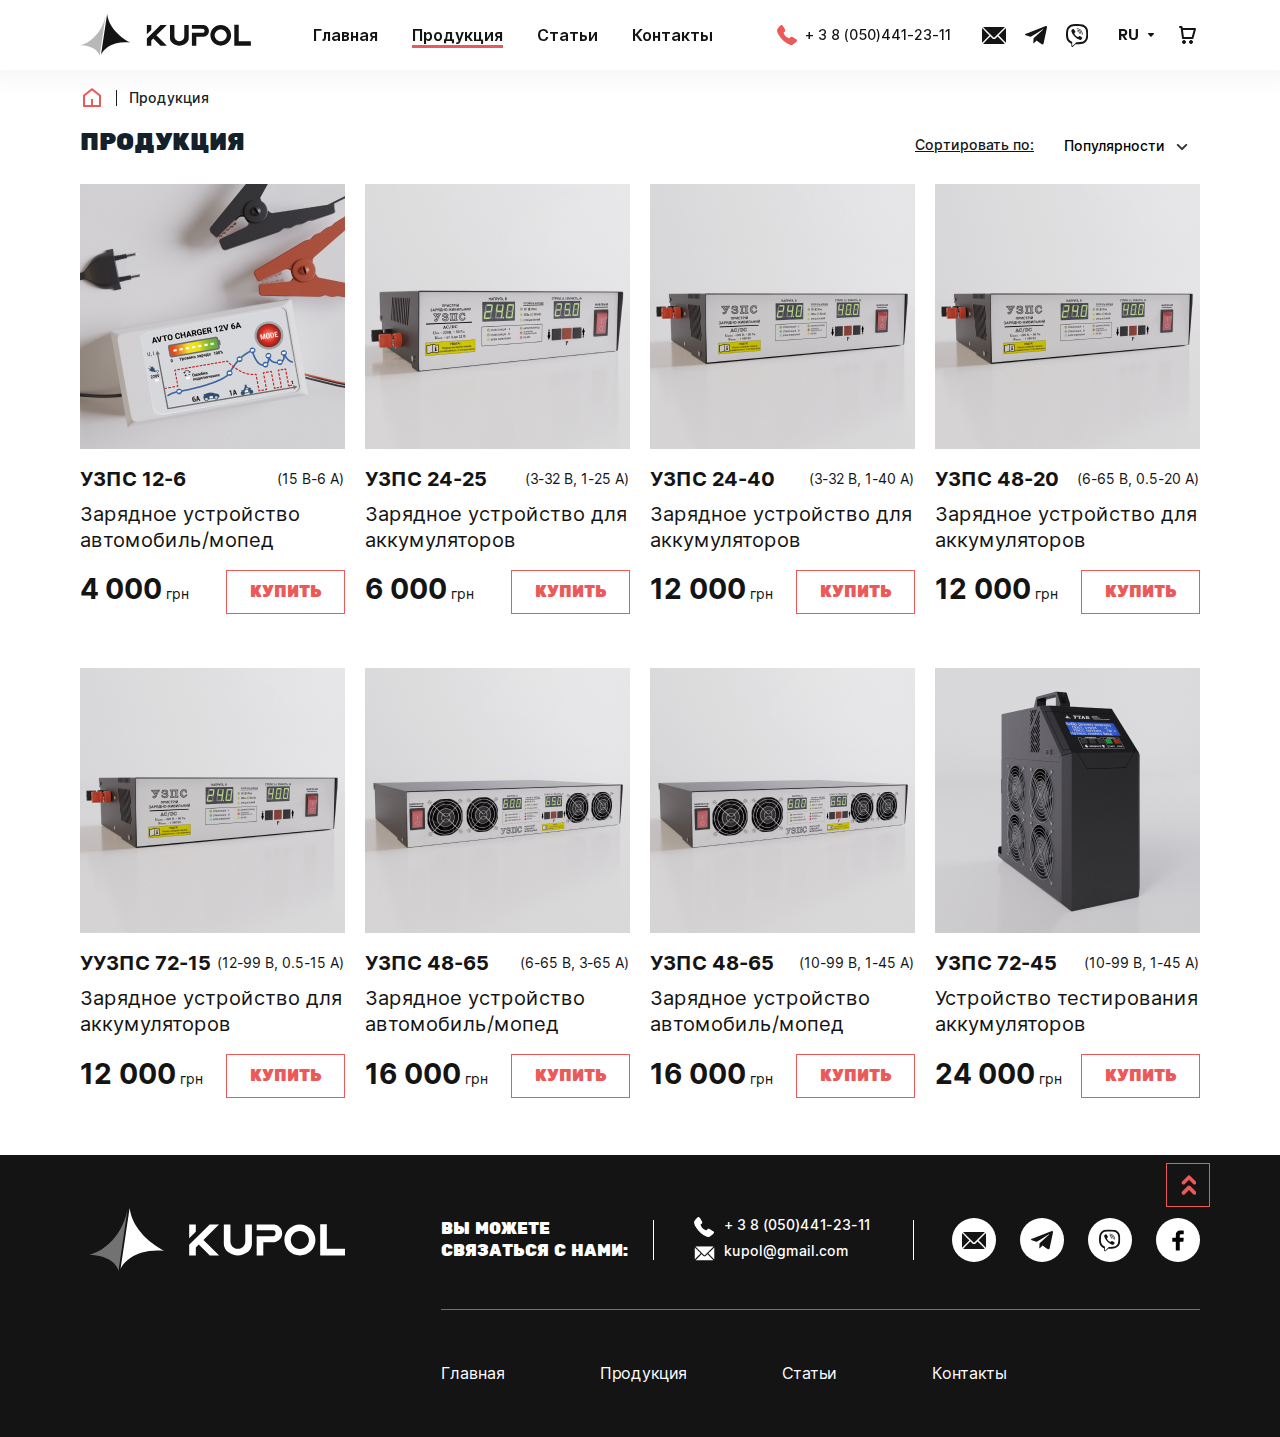
==== commit a47e48cb: "finish adaptive of catalog and 126" ====
--- a/products.html
+++ b/products.html
@@ -155,7 +155,7 @@
 						</svg>
 					</a>
 					<ul class="pages-list">
-						<li><a href="index.html">Главная</a></li>
+						<li><a href="/index.html">Главная</a></li>
 						<li><a class="current">Продукция</a></li>
 						<li><a href="">Статьи</a></li>
 						<li><a href="">Контакты</a></li>
@@ -211,7 +211,7 @@
 				<nav class="breadcrumb container">
 					<ul>
 						<li>
-							<a href=""><img src="/src/general/home.svg" alt="" width="24" height="24" /></a>
+							<a href="/index.html"><img src="/src/general/home.svg" alt="" width="24" height="24" /></a>
 						</li>
 						<li>продукция</li>
 					</ul>
@@ -365,7 +365,7 @@
 							</ul>
 						</div>
 						<ul class="pages-list">
-							<li><a href="">Главная</a></li>
+							<li><a href="/index.html">Главная</a></li>
 							<li><a href="">Продукция</a></li>
 							<li><a href="">Статьи</a></li>
 							<li><a href="">Контакты</a></li>
--- a/css/style.css
+++ b/css/style.css
@@ -276,6 +276,12 @@
   margin: 86px auto 16px;
 }
 
+@media (max-width: 1199px) {
+  .breadcrumb {
+    margin-top: 66px;
+  }
+}
+
 .breadcrumb ul {
   display: -webkit-box;
   display: -webkit-flex;
@@ -321,6 +327,30 @@
 
 .breadcrumb li:last-child::after {
   content: none;
+}
+
+.breadcrumb li > span {
+  display: inline;
+}
+
+@media (max-width: 767px) {
+  .breadcrumb li > span {
+    display: none;
+  }
+}
+
+.breadcrumb > span {
+  display: none;
+}
+
+@media (max-width: 767px) {
+  .breadcrumb > span {
+    margin-top: 9px;
+    display: block;
+    font-weight: 500;
+    font-size: 14px;
+    line-height: 140%;
+  }
 }
 
 .header {
@@ -1026,6 +1056,7 @@
 }
 
 .intro .swiper-slide {
+  max-width: 100%;
   position: relative;
   min-height: 730px;
   display: -webkit-box;
@@ -1048,7 +1079,9 @@
   top: 50%;
   left: 50%;
   width: 100%;
+  max-width: 100%;
   height: 100%;
+  max-height: 100%;
   -o-object-fit: cover;
      object-fit: cover;
   -webkit-transform: translate(-50%, -50%);
@@ -1059,12 +1092,6 @@
 @media (max-width: 1199px) {
   .intro .swiper-slide {
     min-height: 500px;
-  }
-}
-
-@media (max-width: 767px) {
-  .intro .swiper-slide {
-    min-height: 450px;
   }
 }
 
@@ -1953,6 +1980,10 @@
   background-color: #bd4747;
 }
 
+.products {
+  margin-bottom: 57px;
+}
+
 .products h2 {
   margin-bottom: 16px;
   font-family: "Rubik One", sans-serif;
@@ -1960,6 +1991,21 @@
   font-size: 24px;
   line-height: 140%;
   text-align: left;
+  color: #13212b;
+}
+
+@media (max-width: 1199px) {
+  .products h2 {
+    font-weight: 400;
+    font-size: 16px;
+    line-height: 16px;
+  }
+}
+
+@media (min-width: 768px) {
+  .products h2 {
+    margin-bottom: 24px;
+  }
 }
 
 .products > div {
@@ -1975,6 +2021,15 @@
   -webkit-align-items: center;
       -ms-flex-align: center;
           align-items: center;
+}
+
+@media (max-width: 1199px) {
+  .products > div {
+    -webkit-box-pack: center;
+    -webkit-justify-content: center;
+        -ms-flex-pack: center;
+            justify-content: center;
+  }
 }
 
 .products > div div {
@@ -2018,15 +2073,47 @@
   background-repeat: no-repeat;
 }
 
+@media (max-width: 1199px) {
+  .products > div div {
+    display: none;
+  }
+}
+
 .products > ul {
   display: -ms-grid;
   display: grid;
   -ms-grid-columns: (1fr)[4];
       grid-template-columns: repeat(4, 1fr);
-  gap: 50px 20px;
+  gap: 54px 20px;
+}
+
+@media (max-width: 1199px) {
+  .products > ul {
+    padding: 0 68px;
+    -ms-grid-columns: 1fr 1fr;
+        grid-template-columns: 1fr 1fr;
+  }
+}
+
+@media (max-width: 767px) {
+  .products > ul {
+    gap: 58px 20px;
+    -ms-grid-columns: 1fr;
+        grid-template-columns: 1fr;
+    padding: 0 100px;
+  }
+}
+
+@media (max-width: 576px) {
+  .products > ul {
+    -ms-grid-columns: 1fr;
+        grid-template-columns: 1fr;
+    padding: 0 13px;
+  }
 }
 
 .products > ul li a > img {
+  width: 100%;
   margin-bottom: 16px;
   -webkit-transition: -webkit-transform 0.2s ease;
   transition: -webkit-transform 0.2s ease;
@@ -2043,6 +2130,14 @@
 }
 
 .products > ul li a > p {
+  display: -webkit-box;
+  display: -webkit-flex;
+  display: -ms-flexbox;
+  display: flex;
+  -webkit-box-pack: justify;
+  -webkit-justify-content: space-between;
+      -ms-flex-pack: justify;
+          justify-content: space-between;
   margin-bottom: 8px;
   font-weight: 700;
   font-size: 20px;
@@ -2110,39 +2205,124 @@
   border: 1px solid #ec5959;
 }
 
+@media (max-width: 1199px) {
+  .products > ul li {
+    max-width: 100%;
+  }
+}
+
 .preview {
+  position: relative;
+  margin-bottom: 45px;
   display: -ms-grid;
   display: grid;
-  -ms-grid-columns: 1fr 1fr;
-      grid-template-columns: 1fr 1fr;
-  grid-column-gap: 20px;
+  -ms-grid-columns: 50% 50%;
+      grid-template-columns: 50% 50%;
+  grid-column-gap: 10px;
+}
+
+@media (max-width: 1199px) {
+  .preview {
+    padding: 0 32px;
+    margin-bottom: 25px;
+  }
+}
+
+@media (max-width: 767px) {
+  .preview {
+    padding: 0 15px;
+    margin-bottom: 35px;
+    display: block;
+  }
 }
 
 .preview > div:first-child {
   max-width: 550px;
 }
 
-.preview .swiper:first-child {
+@media (max-width: 767px) {
+  .preview > div:first-child {
+    margin: 0 auto 18px;
+  }
+}
+
+.preview .swiper-pagination-wrapper {
+  display: none;
+}
+
+.preview .swiper-pagination-wrapper .swiper-pagination {
+  position: relative;
+  z-index: 5;
+  bottom: 5px;
+  display: -webkit-box;
+  display: -webkit-flex;
+  display: -ms-flexbox;
+  display: flex;
+  -webkit-box-pack: center;
+  -webkit-justify-content: center;
+      -ms-flex-pack: center;
+          justify-content: center;
+}
+
+@media (max-width: 767px) {
+  .preview .swiper-pagination-wrapper {
+    display: -webkit-box;
+    display: -webkit-flex;
+    display: -ms-flexbox;
+    display: flex;
+  }
+}
+
+.preview .swiper-pagination-bullet {
+  opacity: 1;
+  background-color: #d2d2d2;
+}
+
+.preview .swiper-pagination-bullet-active {
+  background-color: #ec5959;
+}
+
+.preview .swiper-one {
   max-width: 100%;
   position: relative;
   margin-bottom: 20px;
 }
 
-.preview .swiper:first-child .swiper-prev,
-.preview .swiper:first-child .swiper-next {
+.preview .swiper-one .swiper-prev,
+.preview .swiper-one .swiper-next {
   background: rgba(255, 255, 255, 0.4);
 }
 
-.preview .swiper:first-child .swiper-next {
+@media (max-width: 1199px) {
+  .preview .swiper-one .swiper-prev,
+  .preview .swiper-one .swiper-next {
+    display: none;
+  }
+}
+
+.preview .swiper-one .swiper-next {
   right: 0;
+}
+
+@media (max-width: 767px) {
+  .preview .swiper-one {
+    margin-top: 105px;
+  }
 }
 
 .preview .swiper-two {
   max-width: 100%;
 }
 
+@media (max-width: 767px) {
+  .preview .swiper-two {
+    display: none;
+  }
+}
+
 .preview .swiper-two .swiper-slide {
   max-width: 25%;
+  cursor: pointer;
 }
 
 .preview .swiper-two .swiper-slide-thumb-active {
@@ -2168,10 +2348,34 @@
   text-transform: capitalize;
 }
 
+@media (max-width: 1199px) {
+  .preview h2 {
+    margin-bottom: 14px;
+    font-weight: 700;
+    font-size: 24px;
+    line-height: 30px;
+  }
+}
+
+@media (max-width: 767px) {
+  .preview h2 {
+    padding: 0 15px;
+    position: absolute;
+    top: -97px;
+    left: 0;
+  }
+}
+
 .preview h2 + table {
   width: 100%;
-  margin-bottom: 47px;
+  margin-bottom: 37px;
   border-collapse: collapse;
+}
+
+@media (max-width: 1199px) {
+  .preview h2 + table {
+    margin-bottom: 22px;
+  }
 }
 
 .preview h2 + table thead tr {
@@ -2186,10 +2390,22 @@
           justify-content: space-between;
 }
 
+@media (max-width: 1199px) {
+  .preview h2 + table thead tr {
+    padding-bottom: 16px;
+  }
+}
+
 .preview h2 + table thead tr th {
   font-weight: 400;
   font-size: 16px;
   line-height: 140%;
+}
+
+@media (max-width: 1199px) {
+  .preview h2 + table thead tr th {
+    font-size: 14px;
+  }
 }
 
 .preview h2 + table tbody tr {
@@ -2239,8 +2455,25 @@
   margin-right: 0;
 }
 
+@media (max-width: 1199px) {
+  .preview h2 + table tbody td span {
+    padding: 9px 6px;
+    min-width: 37px;
+    min-height: 36px;
+    font-weight: 700;
+    font-size: 14px;
+    line-height: 18px;
+  }
+}
+
 .preview h2 + table tbody td:nth-child(2) span {
   padding: 13px 18px;
+}
+
+@media (max-width: 1199px) {
+  .preview h2 + table tbody td:nth-child(2) span {
+    padding: 9px 9px;
+  }
 }
 
 .preview table + div {
@@ -2256,6 +2489,13 @@
   -webkit-align-items: center;
       -ms-flex-align: center;
           align-items: center;
+  margin-bottom: 38px;
+}
+
+@media (max-width: 1199px) {
+  .preview table + div {
+    margin-bottom: 23px;
+  }
 }
 
 .preview table + div div {
@@ -2265,9 +2505,17 @@
   color: #ec5959;
 }
 
+@media (max-width: 1199px) {
+  .preview table + div div {
+    font-size: 24px;
+    line-height: 30px;
+  }
+}
+
 .preview table + div div span {
   font-weight: 600;
   font-size: 16px;
+  text-transform: uppercase;
 }
 
 .preview table + div .button {
@@ -2275,6 +2523,16 @@
   font-weight: 400;
   font-size: 16px;
   line-height: 140%;
+}
+
+@media (max-width: 1199px) {
+  .preview table + div .button {
+    padding: 11px 24px;
+    min-width: 149px;
+  }
+  .preview table + div .button span {
+    display: none;
+  }
 }
 
 .preview table + div + div {
@@ -2291,9 +2549,51 @@
           column-gap: 59px;
 }
 
+@media (max-width: 1199px) {
+  .preview table + div + div {
+    -webkit-column-gap: 42px;
+       -moz-column-gap: 42px;
+            column-gap: 42px;
+  }
+}
+
+.preview table + div + div .contact-list li {
+  margin-right: 19px;
+}
+
+.preview table + div + div .contact-list li a {
+  display: -webkit-box;
+  display: -webkit-flex;
+  display: -ms-flexbox;
+  display: flex;
+  -webkit-box-align: center;
+  -webkit-align-items: center;
+      -ms-flex-align: center;
+          align-items: center;
+}
+
 .preview table + div + div span {
   font-size: 16px;
   line-height: 20px;
+}
+
+@media (max-width: 1199px) {
+  .preview table + div + div span {
+    font-size: 14px;
+    line-height: 18px;
+  }
+}
+
+@media (max-width: 1199px) {
+  .specs {
+    padding: 0 32px;
+  }
+}
+
+@media (max-width: 767px) {
+  .specs {
+    padding: 0 15px;
+  }
 }
 
 .specs h2 {
@@ -2303,9 +2603,23 @@
   line-height: 140%;
 }
 
+@media (max-width: 1199px) {
+  .specs h2 {
+    margin-bottom: 22px;
+    font-size: 24px;
+  }
+}
+
+@media (max-width: 767px) {
+  .specs h2 {
+    font-size: 16px;
+    line-height: 16px;
+  }
+}
+
 .specs table {
   width: 100%;
-  margin-bottom: 34px;
+  margin-bottom: 26px;
 }
 
 .specs table thead tr {
@@ -2317,28 +2631,35 @@
 }
 
 .specs table thead th {
+  padding: 0;
   text-align: left;
 }
 
 .specs table tbody tr:nth-child(even) {
   background: rgba(20, 20, 20, 0.05);
+}
+
+.specs table tbody td {
+  padding: 0;
 }
 
 .specs table tr {
   padding: 0 12px;
   min-height: 44px;
-  display: -webkit-box;
-  display: -webkit-flex;
-  display: -ms-flexbox;
-  display: flex;
-  -webkit-box-pack: justify;
-  -webkit-justify-content: space-between;
-      -ms-flex-pack: justify;
-          justify-content: space-between;
+  display: -ms-grid;
+  display: grid;
+  -ms-grid-columns: 2fr 1fr;
+      grid-template-columns: 2fr 1fr;
+  -webkit-column-gap: 30px;
+     -moz-column-gap: 30px;
+          column-gap: 30px;
   -webkit-box-align: center;
   -webkit-align-items: center;
       -ms-flex-align: center;
           align-items: center;
+  font-weight: 400;
+  font-size: 14px;
+  line-height: 44px;
 }
 
 .specs table tr *:nth-child(2) {
@@ -2346,11 +2667,31 @@
   max-width: 360px;
 }
 
+@media (max-width: 767px) {
+  .specs table tr {
+    line-height: 28px;
+    -webkit-column-gap: 15px;
+       -moz-column-gap: 15px;
+            column-gap: 15px;
+  }
+}
+
+@media (max-width: 767px) {
+  .specs h2 + table th:nth-child(2) {
+    display: none;
+  }
+  .specs h2 + table tr {
+    -ms-grid-columns: 1fr;
+        grid-template-columns: 1fr;
+  }
+}
+
 .specs table + table {
   margin-bottom: 24px;
 }
 
 .specs table + table tbody td:nth-child(2) {
+  padding-right: 18px;
   display: -webkit-box;
   display: -webkit-flex;
   display: -ms-flexbox;
@@ -2361,14 +2702,56 @@
           justify-content: end;
 }
 
+@media (max-width: 767px) {
+  .specs table + table tbody td:nth-child(2) {
+    padding-right: 0;
+  }
+}
+
+.specs table + table tr {
+  -ms-grid-columns: 1fr max-content;
+      grid-template-columns: 1fr -webkit-max-content;
+      grid-template-columns: 1fr max-content;
+}
+
+@media (max-width: 767px) {
+  .specs table + table tr {
+    line-height: 27px;
+  }
+}
+
 .specs table + table + p {
   margin-bottom: 34px;
   font-size: 16px;
   line-height: 24px;
 }
 
+@media (max-width: 1199px) {
+  .specs table + table + p {
+    font-size: 14px;
+  }
+}
+
 .specs article {
   margin-bottom: 34px;
+}
+
+@media (max-width: 1199px) {
+  .specs article {
+    margin-bottom: 55px;
+  }
+}
+
+@media (max-width: 1199px) {
+  .specs article {
+    margin-bottom: 33px;
+  }
+}
+
+@media (max-width: 1199px) {
+  .specs article:nth-child(2) {
+    margin-bottom: 35px;
+  }
 }
 
 .specs article h3 {
@@ -2378,12 +2761,24 @@
   line-height: 30px;
 }
 
+@media (max-width: 1199px) {
+  .specs article h3 {
+    font-size: 20px;
+  }
+}
+
 .specs article p {
   margin-bottom: 24px;
   font-size: 16px;
   line-height: 24px;
 }
 
+@media (max-width: 1199px) {
+  .specs article p {
+    font-size: 14px;
+  }
+}
+
 .specs article p:last-child {
   margin-bottom: 0;
 }
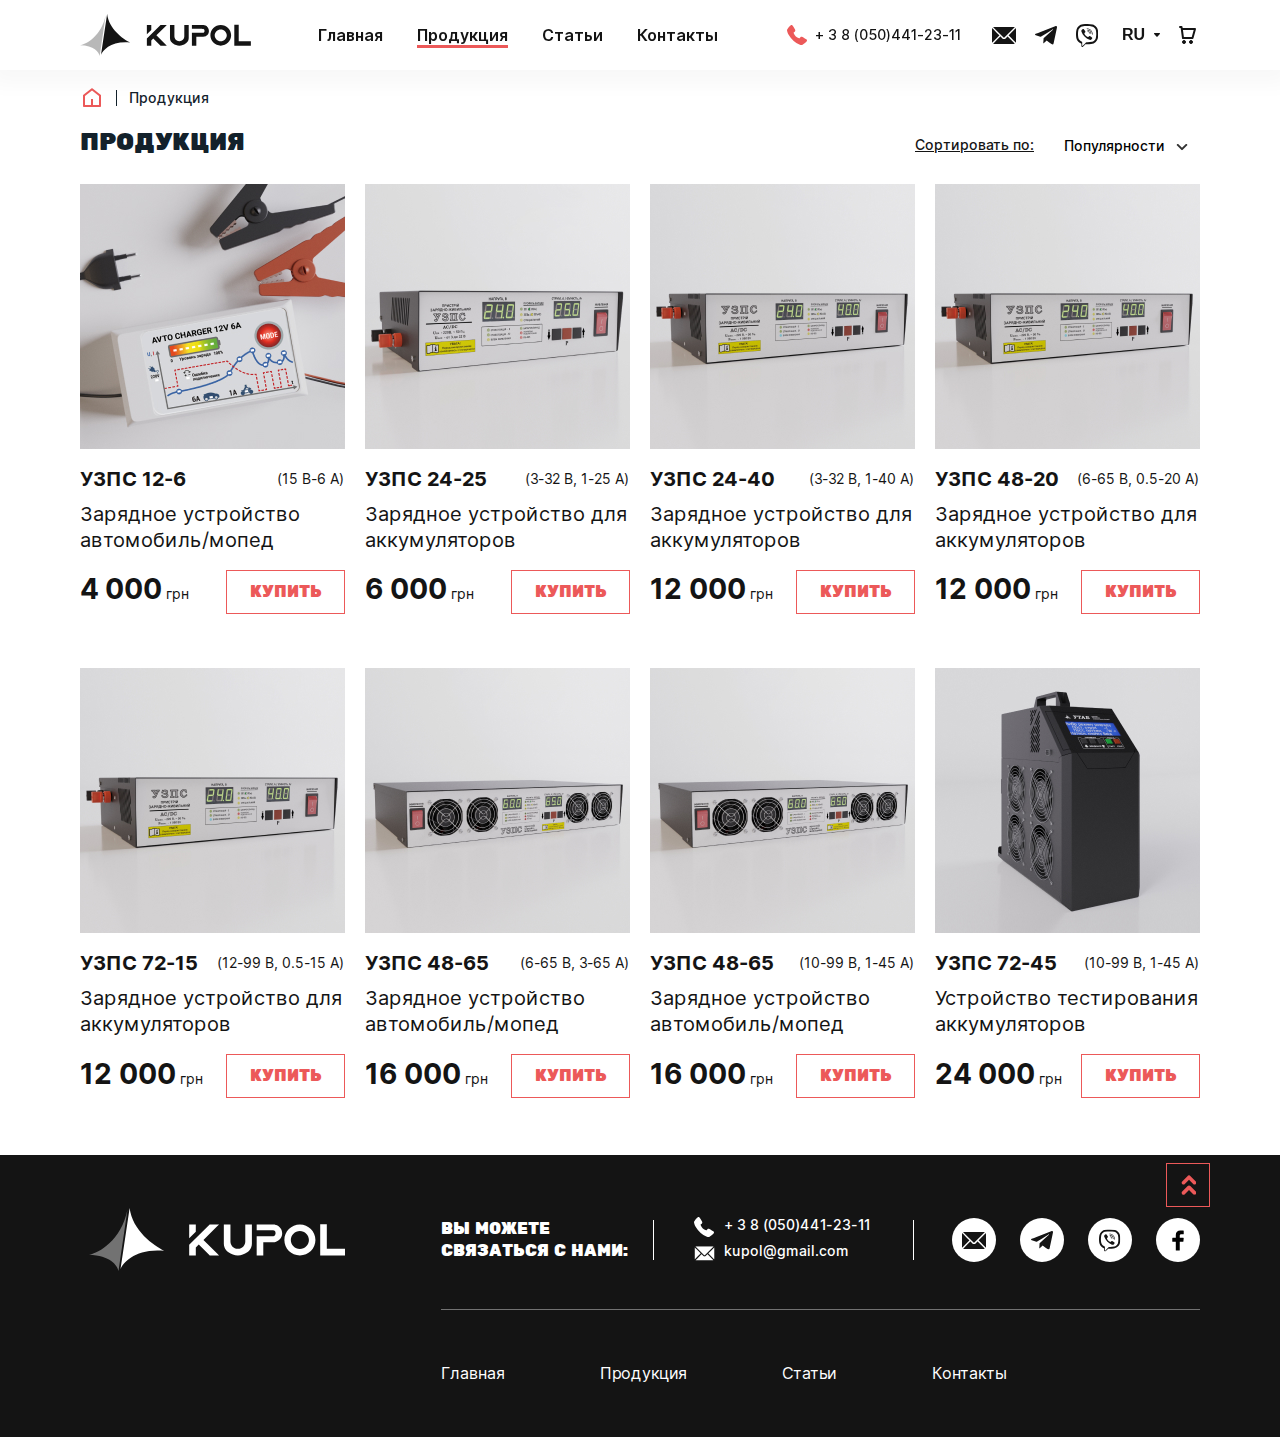
==== commit f33dc459: "finish 126 and 2425 pages" ====
--- a/products.html
+++ b/products.html
@@ -7,8 +7,6 @@
 		<title>Kupol</title>
 		<!-- fonts -->
 		<link rel="stylesheet" href="/fonts/inter/inter.css" />
-		<link rel="stylesheet" href="/fonts/poppins/poppins.css" />
-		<link rel="stylesheet" href="/fonts/roboto/roboto.css" />
 		<link rel="stylesheet" href="/fonts/rubik-one/rubik-one.css" />
 		<!-- styles -->
 		<link rel="stylesheet" href="/css/normalize.css" />
@@ -187,7 +185,7 @@
 						</li>
 					</ul>
 					<div class="header-language">
-						<button type="button">
+						<div>
 							<span>RU</span>
 							<svg width="6" height="4">
 								<use xlink:href="#lang-arrow"></use>
@@ -197,7 +195,7 @@
 								<li><a href="">UA</a></li>
 								<li><a href="">ENG</a></li>
 							</ul>
-						</button>
+						</div>
 					</div>
 					<a href="" class="cart">
 						<svg class="cart" width="24" height="24">
@@ -229,17 +227,19 @@
 							</a>
 							<p>Зарядное устройство автомобиль/мопед</p>
 							<div>
-								<span><strong>4 000</strong> грн</span><a class="button" href="">купить</a>
-							</div>
-						</li>
-						<li>
-							<a href=""><img src="/src/page-products/2.jpg" alt="" /></a>
-							<a href="">
+								<span><strong>4 000</strong> грн</span
+								><a class="button" href="/pages/126.html">купить</a>
+							</div>
+						</li>
+						<li>
+							<a href="/pages/2425.html"><img src="/src/page-products/2.jpg" alt="" /></a>
+							<a href="/pages/2425.html">
 								<p>УЗПС 24-25 <span>(3-32 В, 1-25 А)</span></p>
 							</a>
 							<p>Зарядное устройство для аккумуляторов</p>
 							<div>
-								<span><strong>6 000</strong> грн</span><a class="button" href="">купить</a>
+								<span><strong>6 000</strong> грн</span
+								><a class="button" href="/pages/2425.html">купить</a>
 							</div>
 						</li>
 						<li>
@@ -265,7 +265,7 @@
 						<li>
 							<a href=""><img src="/src/page-products/3.jpg" alt="" /></a>
 							<a href="">
-								<p>Уузпс 72-15 <span>(12-99 В, 0.5-15 А)</span></p>
+								<p>Узпс 72-15 <span>(12-99 В, 0.5-15 А)</span></p>
 							</a>
 							<p>Зарядное устройство для аккумуляторов</p>
 							<div>
@@ -322,13 +322,13 @@
 									sizes="156px"
 									type="image/svg+xml"
 								/>
-								<img src="/src/footer/logo.svg" alt="" sizes="256px" />
+								<img src="/src/footer/logo.svg" alt="" />
 							</picture>
 						</a>
 						<div>
 							<p>Вы можете связаться с нами:</p>
-							<ul class="footer-social">
-								<div>
+							<div class="footer-social">
+								<ul>
 									<li>
 										<a class="icon-link" href="tel:+380504412311">
 											<img src="/src/footer/tel.svg" alt="" />+ 3 8 (050)441-23-11
@@ -339,8 +339,8 @@
 											<img src="/src/footer/mail.svg" alt="" />kupol@gmail.com
 										</a>
 									</li>
-								</div>
-							</ul>
+								</ul>
+							</div>
 							<ul class="contact-list">
 								<li>
 									<a href="">
@@ -366,7 +366,7 @@
 						</div>
 						<ul class="pages-list">
 							<li><a href="/index.html">Главная</a></li>
-							<li><a href="">Продукция</a></li>
+							<li><a href="/products.html">Продукция</a></li>
 							<li><a href="">Статьи</a></li>
 							<li><a href="">Контакты</a></li>
 						</ul>
--- a/css/style.css
+++ b/css/style.css
@@ -676,7 +676,7 @@
   }
 }
 
-.header-language button {
+.header-language > div {
   display: -webkit-box;
   display: -webkit-flex;
   display: -ms-flexbox;
@@ -701,17 +701,17 @@
 }
 
 @media (max-width: 767px) {
-  .header-language button {
+  .header-language > div {
     padding: 0;
     margin-right: 0;
   }
 }
 
-.header-language button:hover span {
+.header-language > div:hover span {
   color: #ff7272;
 }
 
-.header-language button:hover > svg {
+.header-language > div:hover > svg {
   fill: #ff7272;
 }
 
@@ -720,7 +720,7 @@
   fill: #ffffff;
 }
 
-.header-language button:hover > ul {
+.header-language > div:hover > ul {
   -webkit-transform: scale(1);
       -ms-transform: scale(1);
           transform: scale(1);
@@ -822,11 +822,11 @@
   stroke: #141414;
 }
 
-.header-black .header-language button {
+.header-black .header-language > div {
   color: #141414;
 }
 
-.header-black .header-language button svg {
+.header-black .header-language > div svg {
   fill: #141414;
 }
 
@@ -1860,7 +1860,7 @@
   margin-right: 0;
 }
 
-.footer .footer-social div {
+.footer .footer-social ul {
   margin-right: 43px;
   display: -webkit-box;
   display: -webkit-flex;
@@ -1875,17 +1875,17 @@
 }
 
 @media (max-width: 1199px) {
-  .footer .footer-social div {
+  .footer .footer-social ul {
     margin-right: 25px;
     font-size: 14px;
   }
-  .footer .footer-social div img {
+  .footer .footer-social ul img {
     margin-right: 10px;
   }
 }
 
 @media (max-width: 767px) {
-  .footer .footer-social div {
+  .footer .footer-social ul {
     margin-right: 0;
   }
 }
@@ -2624,7 +2624,7 @@
 
 .specs table thead tr {
   font-weight: 700;
-  font-size: 14px;
+  font-size: 16px;
   line-height: 44px;
   color: #ffffff;
   background: #8e8e8e;
@@ -2658,7 +2658,7 @@
       -ms-flex-align: center;
           align-items: center;
   font-weight: 400;
-  font-size: 14px;
+  font-size: 16px;
   line-height: 44px;
 }
 
@@ -2667,12 +2667,18 @@
   max-width: 360px;
 }
 
+@media (max-width: 1199px) {
+  .specs table tr {
+    font-size: 14px;
+  }
+}
+
 @media (max-width: 767px) {
   .specs table tr {
     line-height: 28px;
-    -webkit-column-gap: 15px;
-       -moz-column-gap: 15px;
-            column-gap: 15px;
+    -webkit-column-gap: 10px;
+       -moz-column-gap: 10px;
+            column-gap: 10px;
   }
 }
 
@@ -2708,6 +2714,27 @@
   }
 }
 
+.specs table + table tbody .number {
+  -ms-grid-columns: 2fr 1fr;
+      grid-template-columns: 2fr 1fr;
+}
+
+.specs table + table tbody .number td:nth-child(2) {
+  -webkit-box-pack: start;
+  -webkit-justify-content: start;
+      -ms-flex-pack: start;
+          justify-content: start;
+}
+
+@media (max-width: 767px) {
+  .specs table + table tbody .number td:nth-child(2) {
+    -webkit-box-pack: end;
+    -webkit-justify-content: end;
+        -ms-flex-pack: end;
+            justify-content: end;
+  }
+}
+
 .specs table + table tr {
   -ms-grid-columns: 1fr max-content;
       grid-template-columns: 1fr -webkit-max-content;
@@ -2716,7 +2743,7 @@
 
 @media (max-width: 767px) {
   .specs table + table tr {
-    line-height: 27px;
+    line-height: 26px;
   }
 }
 
@@ -2782,3 +2809,173 @@
 .specs article p:last-child {
   margin-bottom: 0;
 }
+
+.specs table + table {
+  margin-bottom: 62px;
+}
+
+@media (max-width: 767px) {
+  .specs table + table {
+    margin-bottom: 34px;
+  }
+}
+
+table.support-type {
+  border-collapse: collapse;
+}
+
+table.support-type tr {
+  display: table-row;
+  padding: 0;
+}
+
+table.support-type tr th {
+  border: 1px solid #000000;
+  background-color: #fff;
+  font-weight: 700;
+  font-size: 16px;
+  line-height: 44px;
+  color: #141414;
+  text-align: center;
+}
+
+@media (max-width: 767px) {
+  table.support-type tr th {
+    line-height: 24px;
+    padding: 10px;
+  }
+}
+
+table.support-type tr td {
+  padding-right: 12px;
+  padding-left: 12px;
+  border: 1px solid #000000;
+  background-color: #fff;
+  font-size: 16px;
+}
+
+@media (max-width: 767px) {
+  table.support-type tr td {
+    padding: 8px 6px;
+  }
+}
+
+table.support-type tr td div {
+  width: 30px;
+}
+
+table.support-type tr td[rowspan="5"] {
+  width: 45.83333%;
+}
+
+@media (max-width: 1199px) {
+  table.support-type tr td[rowspan="5"] {
+    width: 35.71429%;
+  }
+}
+
+@media (max-width: 767px) {
+  table.support-type tr td[rowspan="5"] {
+    width: 38.62069%;
+  }
+}
+
+table.support-type tr td[rowspan="3"] {
+  width: 24.66667%;
+}
+
+@media (max-width: 1199px) {
+  table.support-type tr td[rowspan="3"] {
+    width: 28.57143%;
+  }
+}
+
+@media (max-width: 767px) {
+  table.support-type tr td[rowspan="3"] {
+    display: none;
+  }
+}
+
+table.support-type tr .one {
+  width: 16.66667%;
+}
+
+@media (max-width: 1199px) {
+  table.support-type tr .one {
+    width: 25%;
+  }
+}
+
+@media (max-width: 767px) {
+  table.support-type tr .one {
+    width: 48.27586%;
+  }
+}
+
+table.support-type tr td:last-child {
+  width: 6.25%;
+}
+
+@media (max-width: 1199px) {
+  table.support-type tr td:last-child {
+    width: 10.71429%;
+  }
+}
+
+@media (max-width: 767px) {
+  table.support-type tr td:last-child {
+    width: 13.10345%;
+  }
+}
+
+table.support-type tr td:last-child img {
+  display: block;
+  margin: 0 auto;
+}
+
+article + img {
+  width: 100%;
+  margin-bottom: 46px;
+}
+
+@media (max-width: 1199px) {
+  article + img {
+    margin-bottom: 24px;
+  }
+}
+
+article ul {
+  padding-left: 5px;
+  font-weight: 400;
+  font-size: 14px;
+  line-height: 32px;
+}
+
+@media (max-width: 1199px) {
+  article ul {
+    line-height: 24px;
+  }
+}
+
+article ul li {
+  display: -webkit-box;
+  display: -webkit-flex;
+  display: -ms-flexbox;
+  display: flex;
+}
+
+article ul li::before {
+  position: relative;
+  top: 13px;
+  left: 0;
+  padding: 0 2.5px;
+  display: block;
+  margin-right: 11px;
+  content: "";
+  position: relative;
+  width: 5px;
+  height: 5px;
+  -webkit-border-radius: 50%;
+          border-radius: 50%;
+  background-color: #000000;
+}
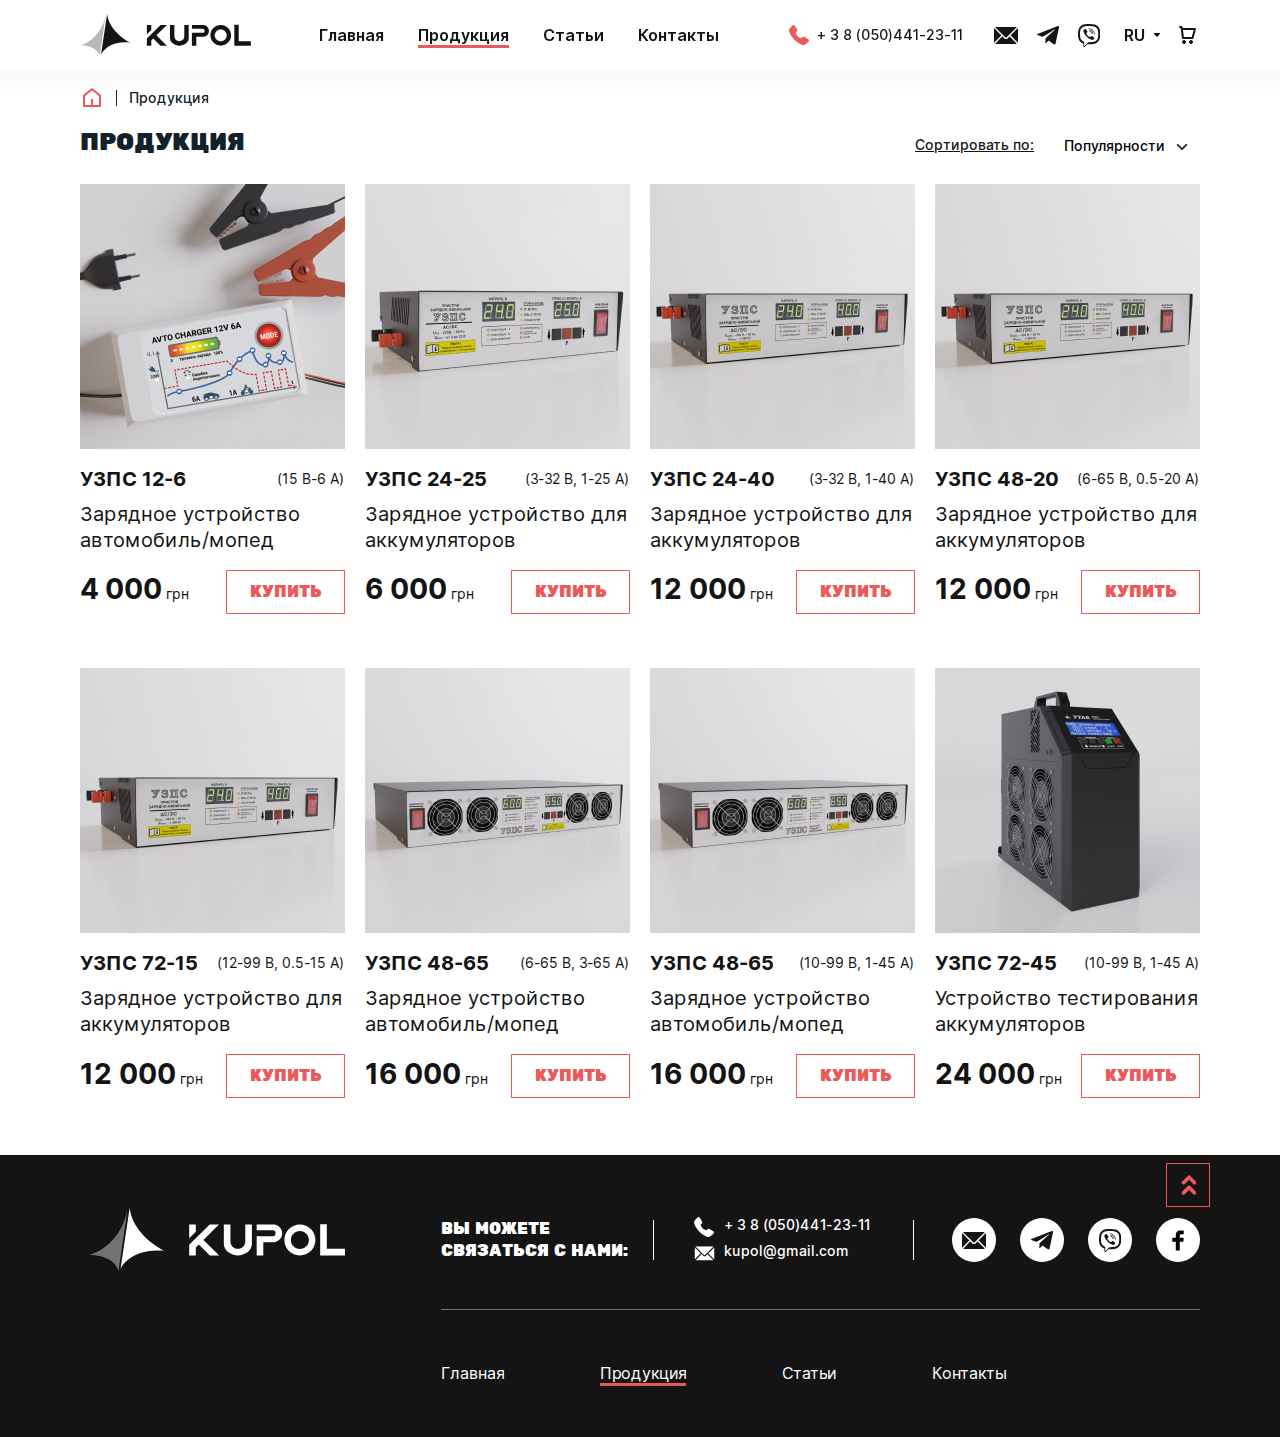
==== commit 77065d6d: "finish results pages" ====
--- a/products.html
+++ b/products.html
@@ -155,7 +155,7 @@
 					<ul class="pages-list">
 						<li><a href="/index.html">Главная</a></li>
 						<li><a class="current">Продукция</a></li>
-						<li><a href="">Статьи</a></li>
+						<li><a href="/pages/articles.html">Статьи</a></li>
 						<li><a href="">Контакты</a></li>
 					</ul>
 					<a class="icon-link" href="tel:+380504412311">
@@ -243,13 +243,14 @@
 							</div>
 						</li>
 						<li>
-							<a href=""><img src="/src/page-products/3.jpg" alt="" /></a>
-							<a href="">
+							<a href="/pages/2440.html"><img src="/src/page-products/3.jpg" alt="" /></a>
+							<a href="/pages/2440.html">
 								<p>УЗПС 24-40 <span>(3-32 В, 1-40 А)</span></p>
 							</a>
 							<p>Зарядное устройство для аккумуляторов</p>
 							<div>
-								<span><strong>12 000</strong> грн</span><a class="button" href="">купить</a>
+								<span><strong>12 000</strong> грн</span
+								><a class="button" href="/pages/2440.html">купить</a>
 							</div>
 						</li>
 						<li>
@@ -344,17 +345,23 @@
 							<ul class="contact-list">
 								<li>
 									<a href="">
-										<img src="/src/header/mail.svg" alt="" width="24" height="17" />
+										<svg width="24" height="17">
+											<use xlink:href="#mail"></use>
+										</svg>
 									</a>
 								</li>
 								<li>
 									<a href="">
-										<img src="/src/header/telegram.svg" alt="" width="22" height="19" />
+										<svg width="22" height="19">
+											<use xlink:href="#telegram"></use>
+										</svg>
 									</a>
 								</li>
 								<li>
 									<a href="">
-										<img src="/src/header/viber.svg" alt="" width="22" height="23" />
+										<svg width="22" height="23">
+											<use xlink:href="#viber"></use>
+										</svg>
 									</a>
 								</li>
 								<li>
@@ -366,8 +373,8 @@
 						</div>
 						<ul class="pages-list">
 							<li><a href="/index.html">Главная</a></li>
-							<li><a href="/products.html">Продукция</a></li>
-							<li><a href="">Статьи</a></li>
+							<li><a class="current">Продукция</a></li>
+							<li><a href="/pages/articles.html">Статьи</a></li>
 							<li><a href="">Контакты</a></li>
 						</ul>
 						<button class="to-top">
--- a/css/style.css
+++ b/css/style.css
@@ -48,7 +48,7 @@
 
 @media (max-width: 991px) {
   .container {
-    padding: 0 40px;
+    padding: 0 34px;
   }
 }
 
@@ -141,6 +141,9 @@
   line-height: 140%;
   text-transform: uppercase;
   color: #ffffff;
+  -webkit-transition: background-color 0.2s ease;
+  -o-transition: background-color 0.2s ease;
+  transition: background-color 0.2s ease;
 }
 
 @media (max-width: 1199px) {
@@ -149,6 +152,18 @@
     min-height: 44px;
     font-size: 16px;
   }
+}
+
+.button:hover {
+  background-color: #ff7272;
+}
+
+.button:active {
+  background-color: #bd4747;
+}
+
+.button:disabled {
+  background-color: #c6c6c6;
 }
 
 .paragraph {
@@ -232,6 +247,35 @@
           transform: rotate(180deg);
 }
 
+.swiper .swiper-next:hover,
+.swiper .swiper-prev:hover {
+  -webkit-transition: background-color 0.2s ease;
+  -o-transition: background-color 0.2s ease;
+  transition: background-color 0.2s ease;
+}
+
+.swiper .swiper-next:hover svg,
+.swiper .swiper-prev:hover svg {
+  -webkit-transition: fill 0.2s ease;
+  -o-transition: fill 0.2s ease;
+  transition: fill 0.2s ease;
+}
+
+.swiper .swiper-next:hover,
+.swiper .swiper-prev:hover {
+  background-color: #ec5959;
+}
+
+.swiper .swiper-next:hover svg,
+.swiper .swiper-prev:hover svg {
+  fill: #ffffff;
+}
+
+.swiper .swiper-next:active,
+.swiper .swiper-prev:active {
+  background-color: #bd4747;
+}
+
 .swiper-pagination-wrapper {
   display: -webkit-box;
   display: -webkit-flex;
@@ -351,6 +395,42 @@
     font-size: 14px;
     line-height: 140%;
   }
+}
+
+article ul {
+  padding-left: 5px;
+  font-weight: 400;
+  font-size: 14px;
+  line-height: 32px;
+}
+
+@media (max-width: 1199px) {
+  article ul {
+    line-height: 24px;
+  }
+}
+
+article ul li {
+  display: -webkit-box;
+  display: -webkit-flex;
+  display: -ms-flexbox;
+  display: flex;
+}
+
+article ul li::before {
+  position: relative;
+  top: 13px;
+  left: 0;
+  padding: 0 2.5px;
+  display: block;
+  margin-right: 11px;
+  content: "";
+  position: relative;
+  width: 5px;
+  height: 5px;
+  -webkit-border-radius: 50%;
+          border-radius: 50%;
+  background-color: #000000;
 }
 
 .header {
@@ -689,7 +769,6 @@
   background-color: transparent;
   margin-right: 9px;
   text-transform: uppercase;
-  font-family: "Poppins", sans-serif;
   font-weight: 600;
   font-size: 16px;
   line-height: 140%;
@@ -834,6 +913,10 @@
   stroke: #141414;
 }
 
+.header-black .burger span, .header-black .burger::before, .header-black .burger::after {
+  background: #141414;
+}
+
 @media (max-width: 1199px) {
   .header-burger {
     height: 100%;
@@ -1032,6 +1115,21 @@
   position: relative;
 }
 
+@media (max-width: 1199px) {
+  .intro {
+    margin-bottom: 42px;
+  }
+}
+
+@media (max-width: 767px) {
+  .intro {
+    padding: 50px 0 0;
+    margin-left: 15px;
+    margin-right: 15px;
+    margin-bottom: 16px;
+  }
+}
+
 .intro h2 {
   color: #ffffff;
   margin-bottom: 24px;
@@ -1046,8 +1144,7 @@
 
 @media (max-width: 767px) {
   .intro h2 {
-    max-width: 629px;
-    text-align: center;
+    display: none;
   }
 }
 
@@ -1095,6 +1192,12 @@
   }
 }
 
+@media (max-width: 767px) {
+  .intro .swiper-slide {
+    min-height: 290px;
+  }
+}
+
 .intro .swiper-pagination {
   bottom: 24px;
   display: -webkit-box;
@@ -1185,7 +1288,7 @@
 
 @media (max-width: 767px) {
   .intro .container p {
-    text-align: center;
+    display: none;
   }
 }
 
@@ -1242,7 +1345,7 @@
 
 @media (max-width: 767px) {
   .intro .container .button {
-    margin: 0 auto;
+    display: none;
   }
 }
 
@@ -1262,6 +1365,98 @@
   .intro .swiper-prev,
   .intro .swiper-next {
     display: none;
+  }
+}
+
+.intro + .swiper-pagination-wrapper {
+  display: -webkit-box;
+  display: -webkit-flex;
+  display: -ms-flexbox;
+  display: flex;
+  -webkit-box-pack: center;
+  -webkit-justify-content: center;
+      -ms-flex-pack: center;
+          justify-content: center;
+}
+
+@media (min-width: 1200px) {
+  .intro + .swiper-pagination-wrapper {
+    position: relative;
+    bottom: 130px;
+  }
+}
+
+@media (max-width: 1199px) {
+  .intro + .swiper-pagination-wrapper {
+    position: relative;
+    bottom: 74px;
+  }
+}
+
+@media (max-width: 767px) {
+  .intro + .swiper-pagination-wrapper {
+    bottom: 0;
+    margin-bottom: 24px;
+  }
+}
+
+.intro + .swiper-pagination-wrapper .swiper-pagination {
+  position: static;
+  display: -webkit-box;
+  display: -webkit-flex;
+  display: -ms-flexbox;
+  display: flex;
+  -webkit-box-pack: center;
+  -webkit-justify-content: center;
+      -ms-flex-pack: center;
+          justify-content: center;
+}
+
+@media (max-width: 767px) {
+  .intro + .swiper-pagination-wrapper .swiper-pagination .swiper-pagination-bullet {
+    opacity: 1;
+    background-color: #d2d2d2;
+  }
+  .intro + .swiper-pagination-wrapper .swiper-pagination .swiper-pagination-bullet-active {
+    background-color: #ec5959;
+  }
+}
+
+.intro-hidden {
+  display: none;
+}
+
+@media (max-width: 767px) {
+  .intro-hidden {
+    margin-bottom: 50px;
+    padding: 0 15px;
+    display: -webkit-box;
+    display: -webkit-flex;
+    display: -ms-flexbox;
+    display: flex;
+    -webkit-box-orient: vertical;
+    -webkit-box-direction: normal;
+    -webkit-flex-direction: column;
+        -ms-flex-direction: column;
+            flex-direction: column;
+    -webkit-box-align: center;
+    -webkit-align-items: center;
+        -ms-flex-align: center;
+            align-items: center;
+  }
+  .intro-hidden p {
+    margin-bottom: 24px;
+    font-family: "Rubik One", sans-serif;
+    font-style: normal;
+    font-weight: 400;
+    font-size: 24px;
+    line-height: 140%;
+    text-align: center;
+    text-transform: uppercase;
+    color: #13212b;
+  }
+  .intro-hidden .button {
+    margin: 0 auto;
   }
 }
 
@@ -1351,6 +1546,9 @@
   background-position: center center;
   background-repeat: no-repeat;
   background-color: #ec5959;
+  -webkit-transition: background-color 0.2s ease;
+  -o-transition: background-color 0.2s ease;
+  transition: background-color 0.2s ease;
 }
 
 @media (max-width: 1199px) {
@@ -1361,6 +1559,10 @@
 
 .chargers ul ul li a:hover::after {
   background-color: #ff7272;
+}
+
+.chargers ul ul li a:active::after {
+  background-color: #bd4747;
 }
 
 .chargers ul ul li p {
@@ -1645,6 +1847,29 @@
   color: #ec5959;
   background-color: #fff;
   border: 1px solid #ec5959;
+  -webkit-transition: color 0.2s ease, background-color 0.2s ease,+ border 0.2s ease;
+  -o-transition: color 0.2s ease, background-color 0.2s ease,+ border 0.2s ease;
+  transition: color 0.2s ease, background-color 0.2s ease,+ border 0.2s ease;
+}
+
+.allowed .button:hover {
+  background-color: #ec5959;
+  color: #ffffff;
+}
+
+.allowed .button:active {
+  background-color: #bd4747;
+  border: 1px solid #bd4747;
+  color: #ffffff;
+}
+
+.allowed .button:disabled {
+  background-color: #ffffff;
+  border: 1px solid #c6c6c6;
+  color: #c6c6c6;
 }
 
 .footer {
@@ -1854,6 +2079,21 @@
           border-radius: 50%;
   width: 44px;
   height: 44px;
+  -webkit-transition: background-color 0.2s ease;
+  -o-transition: background-color 0.2s ease;
+  transition: background-color 0.2s ease;
+}
+
+.footer .contact-list li a svg {
+  fill: #141414;
+}
+
+.footer .contact-list li a:hover {
+  background-color: #ec5959;
+}
+
+.footer .contact-list li a:active {
+  background-color: #bd4747;
 }
 
 .footer .contact-list li:last-child {
@@ -1947,6 +2187,9 @@
   border: 1px solid #ec5959;
   background-color: transparent;
   cursor: pointer;
+  -webkit-transition: border-color 0.2s ease, background-color 0.2s ease;
+  -o-transition: border-color 0.2s ease, background-color 0.2s ease;
+  transition: border-color 0.2s ease, background-color 0.2s ease;
 }
 
 @media (max-width: 1920px) {
@@ -1964,6 +2207,9 @@
 
 .footer nav > button svg {
   fill: #ec5959;
+  -webkit-transition: fill 0.2s ease;
+  -o-transition: fill 0.2s ease;
+  transition: fill 0.2s ease;
 }
 
 .footer nav > button:hover {
@@ -2203,6 +2449,29 @@
   color: #ec5959;
   background-color: #ffffff;
   border: 1px solid #ec5959;
+  -webkit-transition: color 0.2s ease, background-color 0.2s ease,+ border 0.2s ease;
+  -o-transition: color 0.2s ease, background-color 0.2s ease,+ border 0.2s ease;
+  transition: color 0.2s ease, background-color 0.2s ease,+ border 0.2s ease;
+}
+
+.products > ul li div .button:hover {
+  background-color: #ec5959;
+  color: #ffffff;
+}
+
+.products > ul li div .button:active {
+  background-color: #bd4747;
+  border: 1px solid #bd4747;
+  color: #ffffff;
+}
+
+.products > ul li div .button:disabled {
+  background-color: #ffffff;
+  border: 1px solid #c6c6c6;
+  color: #c6c6c6;
 }
 
 @media (max-width: 1199px) {
@@ -2304,6 +2573,35 @@
   right: 0;
 }
 
+.preview .swiper-one .swiper-next:hover,
+.preview .swiper-one .swiper-prev:hover {
+  -webkit-transition: background-color 0.2s ease;
+  -o-transition: background-color 0.2s ease;
+  transition: background-color 0.2s ease;
+}
+
+.preview .swiper-one .swiper-next:hover svg,
+.preview .swiper-one .swiper-prev:hover svg {
+  -webkit-transition: fill 0.2s ease;
+  -o-transition: fill 0.2s ease;
+  transition: fill 0.2s ease;
+}
+
+.preview .swiper-one .swiper-next:hover,
+.preview .swiper-one .swiper-prev:hover {
+  background-color: #ec5959;
+}
+
+.preview .swiper-one .swiper-next:hover svg,
+.preview .swiper-one .swiper-prev:hover svg {
+  fill: #ffffff;
+}
+
+.preview .swiper-one .swiper-next:active,
+.preview .swiper-one .swiper-prev:active {
+  background-color: #bd4747;
+}
+
 @media (max-width: 767px) {
   .preview .swiper-one {
     margin-top: 105px;
@@ -2408,6 +2706,10 @@
   }
 }
 
+.preview h2 + table thead.many tr {
+  padding-bottom: 10px;
+}
+
 .preview h2 + table tbody tr {
   display: -webkit-box;
   display: -webkit-flex;
@@ -2419,6 +2721,14 @@
           justify-content: space-between;
 }
 
+.preview h2 + table tbody tr.current td span {
+  color: #ffffff;
+  background-color: #8e8e8e;
+  -webkit-box-sizing: border-box;
+          box-sizing: border-box;
+  border: 1px solid #ffffff;
+}
+
 .preview h2 + table tbody td {
   display: -webkit-box;
   display: -webkit-flex;
@@ -2430,8 +2740,8 @@
 }
 
 .preview h2 + table tbody td span {
-  margin-right: 1px;
-  padding: 12px 13px;
+  margin-right: -1px;
+  padding: 0;
   display: -webkit-box;
   display: -webkit-flex;
   display: -ms-flexbox;
@@ -2444,11 +2754,12 @@
   -webkit-align-items: center;
       -ms-flex-align: center;
           align-items: center;
-  color: #ffffff;
-  min-width: 56px;
-  min-height: 46px;
+  color: #13212b;
+  font-weight: 700;
+  width: 56px;
+  height: 46px;
   text-transform: uppercase;
-  background-color: #8e8e8e;
+  border: 1px solid #000000;
 }
 
 .preview h2 + table tbody td span:last-child {
@@ -2457,22 +2768,64 @@
 
 @media (max-width: 1199px) {
   .preview h2 + table tbody td span {
-    padding: 9px 6px;
-    min-width: 37px;
-    min-height: 36px;
+    width: 40px;
+    height: 36px;
     font-weight: 700;
     font-size: 14px;
     line-height: 18px;
   }
 }
 
+.preview h2 + table tbody td:first-child(1) {
+  display: -webkit-box;
+  display: -webkit-flex;
+  display: -ms-flexbox;
+  display: flex;
+  -webkit-flex-wrap: wrap;
+      -ms-flex-wrap: wrap;
+          flex-wrap: wrap;
+}
+
 .preview h2 + table tbody td:nth-child(2) span {
-  padding: 13px 18px;
+  padding: 10px 0;
+  width: 86px;
 }
 
 @media (max-width: 1199px) {
   .preview h2 + table tbody td:nth-child(2) span {
-    padding: 9px 9px;
+    width: 78px;
+  }
+}
+
+.preview h2 + table tbody.many tr.current {
+  border-width: 2px;
+}
+
+.preview h2 + table tbody.many tr {
+  -webkit-column-gap: 12px;
+     -moz-column-gap: 12px;
+          column-gap: 12px;
+  padding: 10px 0;
+  margin-bottom: -1px;
+  border-top: 1px solid #141414;
+  border-bottom: 1px solid #141414;
+}
+
+@media (max-width: 767px) {
+  .preview h2 + table tbody.many tr {
+    padding: 12px 0;
+  }
+}
+
+.preview h2 + table tbody.many tr td {
+  -webkit-flex-wrap: wrap;
+      -ms-flex-wrap: wrap;
+          flex-wrap: wrap;
+}
+
+@media (max-width: 767px) {
+  .preview h2 + table tbody.many tr td span {
+    margin-top: -1px;
   }
 }
 
@@ -2570,6 +2923,16 @@
   -webkit-align-items: center;
       -ms-flex-align: center;
           align-items: center;
+}
+
+.preview table + div + div .contact-list li a svg {
+  -webkit-transition: fill 0.2s ease;
+  -o-transition: fill 0.2s ease;
+  transition: fill 0.2s ease;
+}
+
+.preview table + div + div .contact-list li a svg:hover {
+  fill: #ec5959;
 }
 
 .preview table + div + div span {
@@ -2747,6 +3110,10 @@
   }
 }
 
+.specs .table-two {
+  margin-bottom: 34px;
+}
+
 .specs table + table + p {
   margin-bottom: 34px;
   font-size: 16px;
@@ -2944,38 +3311,368 @@
   }
 }
 
-article ul {
-  padding-left: 5px;
+@media (max-width: 1199px) {
+  .articles {
+    padding: 0 34px;
+  }
+}
+
+@media (max-width: 767px) {
+  .articles {
+    padding: 0 15px;
+  }
+}
+
+.articles img {
+  width: 100%;
+}
+
+@media (max-width: 767px) {
+  .articles img {
+    margin-bottom: 15px;
+  }
+}
+
+.articles h2 {
+  margin-bottom: 15px;
+  text-align: left;
+  font-weight: 400;
+  font-size: 24px;
+  line-height: 140%;
+  color: #13212b;
+}
+
+@media (max-width: 1199px) {
+  .articles h2 {
+    margin-bottom: 24px;
+    text-align: center;
+    font-size: 16px;
+    line-height: 16px;
+  }
+}
+
+.articles li {
+  margin-bottom: 50px;
+}
+
+@media (max-width: 1199px) {
+  .articles li {
+    margin-bottom: 40px;
+  }
+}
+
+.articles li:last-child {
+  margin-bottom: 0;
+}
+
+.articles li > article {
+  display: -ms-grid;
+  display: grid;
+  -ms-grid-columns: 40.5% 59.5%;
+      grid-template-columns: 40.5% 59.5%;
+  -webkit-column-gap: 20px;
+     -moz-column-gap: 20px;
+          column-gap: 20px;
+}
+
+@media (max-width: 1199px) {
+  .articles li > article {
+    -ms-grid-columns: 1fr 1fr;
+        grid-template-columns: 1fr 1fr;
+  }
+}
+
+@media (max-width: 767px) {
+  .articles li > article {
+    -ms-grid-columns: 1fr;
+        grid-template-columns: 1fr;
+  }
+}
+
+.articles li > article h3 {
+  font-weight: 700;
+  font-size: 24px;
+  line-height: 30px;
+  margin-bottom: 34px;
+}
+
+@media (max-width: 1199px) {
+  .articles li > article h3 {
+    margin-bottom: 16px;
+    font-size: 16px;
+    line-height: 24px;
+  }
+}
+
+.articles li > article p {
+  font-size: 20px;
+  line-height: 32px;
+  margin-bottom: 24px;
+}
+
+@media (max-width: 1199px) {
+  .articles li > article p {
+    margin-bottom: 12px;
+    font-size: 14px;
+    line-height: 24px;
+  }
+}
+
+@media (max-width: 767px) {
+  .articles li > article p {
+    font-size: 12px;
+    line-height: 20px;
+  }
+}
+
+.articles li > article time {
+  font-weight: 400;
+  font-size: 16px;
+  line-height: 24px;
+}
+
+@media (max-width: 1199px) {
+  .articles li > article time {
+    font-size: 14px;
+  }
+}
+
+@media (max-width: 767px) {
+  .articles li > article time {
+    font-size: 12px;
+  }
+}
+
+.article {
+  padding-top: 5px;
+  width: 100%;
+  max-width: 780px;
+}
+
+@media (max-width: 1199px) {
+  .article {
+    padding-top: 0;
+  }
+}
+
+.article h2 {
+  margin-bottom: 11px;
+  font-weight: 400;
+  font-size: 38px;
+  line-height: 50px;
+  color: #13212b;
+}
+
+@media (max-width: 1199px) {
+  .article h2 {
+    font-size: 24px;
+    line-height: 140%;
+  }
+}
+
+.article time {
+  margin-bottom: 15px;
+  display: block;
+  text-align: center;
   font-weight: 400;
   font-size: 14px;
+  line-height: 20px;
+  color: #8e8e8e;
+}
+
+.article img {
+  margin-bottom: 34px;
+}
+
+@media (max-width: 767px) {
+  .article img {
+    margin-bottom: 24px;
+  }
+}
+
+.article article {
+  margin-bottom: 34px;
+}
+
+@media (max-width: 767px) {
+  .article article {
+    margin-bottom: 24px;
+  }
+}
+
+.article h3 {
+  font-weight: 600;
+  font-size: 24px;
   line-height: 32px;
-}
-
-@media (max-width: 1199px) {
-  article ul {
+  margin-bottom: 24px;
+}
+
+@media (max-width: 1199px) {
+  .article h3 {
+    font-size: 20px;
+  }
+}
+
+@media (max-width: 767px) {
+  .article h3 {
+    margin-bottom: 16px;
     line-height: 24px;
   }
 }
 
-article ul li {
-  display: -webkit-box;
-  display: -webkit-flex;
-  display: -ms-flexbox;
-  display: flex;
-}
-
-article ul li::before {
-  position: relative;
-  top: 13px;
-  left: 0;
-  padding: 0 2.5px;
-  display: block;
-  margin-right: 11px;
-  content: "";
-  position: relative;
-  width: 5px;
-  height: 5px;
-  -webkit-border-radius: 50%;
-          border-radius: 50%;
-  background-color: #000000;
-}
+.article p {
+  font-size: 16px;
+  line-height: 24px;
+}
+
+@media (max-width: 1199px) {
+  .article p {
+    font-size: 14px;
+  }
+}
+
+.article li {
+  font-size: 16px;
+  line-height: 24px;
+  margin-bottom: 24px;
+}
+
+@media (max-width: 1199px) {
+  .article li {
+    font-size: 14px;
+  }
+}
+
+main {
+  display: -ms-grid;
+  display: grid;
+  -ms-grid-rows: 1fr;
+      grid-template-rows: 1fr;
+}
+
+.result {
+  padding: 155px 34px 86px;
+  display: -webkit-box;
+  display: -webkit-flex;
+  display: -ms-flexbox;
+  display: flex;
+  -webkit-box-orient: vertical;
+  -webkit-box-direction: normal;
+  -webkit-flex-direction: column;
+      -ms-flex-direction: column;
+          flex-direction: column;
+  -webkit-box-pack: center;
+  -webkit-justify-content: center;
+      -ms-flex-pack: center;
+          justify-content: center;
+  -webkit-box-align: center;
+  -webkit-align-items: center;
+      -ms-flex-align: center;
+          align-items: center;
+  margin: 0 auto;
+  max-width: 850px;
+  width: 100%;
+}
+
+@media (max-width: 1199px) {
+  .result {
+    padding: 100px 34px 134px;
+  }
+}
+
+@media (max-width: 767px) {
+  .result {
+    padding: 100px 34px 66px;
+  }
+}
+
+.result img:nth-child(1) {
+  margin-bottom: 60px;
+}
+
+@media (max-width: 1199px) {
+  .result img:nth-child(1) {
+    margin-bottom: 90px;
+  }
+}
+
+@media (max-width: 767px) {
+  .result img:nth-child(1) {
+    margin-bottom: 40px;
+  }
+}
+
+.result .title {
+  margin-bottom: 30px;
+  font-family: "Rubik One", sans-serif;
+  font-style: normal;
+  font-weight: 400;
+  font-size: 38px;
+  line-height: 50px;
+  text-transform: uppercase;
+}
+
+@media (max-width: 1199px) {
+  .result .title {
+    font-size: 24px;
+    line-height: 140%;
+  }
+}
+
+@media (max-width: 767px) {
+  .result .title {
+    margin-bottom: 17px;
+  }
+}
+
+.result .cable {
+  margin-bottom: 30px;
+}
+
+@media (max-width: 1199px) {
+  .result .cable {
+    margin-bottom: 70px;
+  }
+}
+
+@media (max-width: 767px) {
+  .result .cable {
+    display: none;
+  }
+}
+
+.result .text {
+  width: 100%;
+  max-width: 295px;
+  font-weight: 400;
+  font-size: 20px;
+  line-height: 32px;
+  text-align: center;
+}
+
+@media (max-width: 1199px) {
+  .result .text {
+    max-width: 236px;
+    font-size: 16px;
+    line-height: 24px;
+  }
+}
+
+.result .button {
+  margin: 44px auto 0;
+}
+
+.result span {
+  margin-bottom: 36px;
+  font-weight: 700;
+  font-size: 28px;
+  line-height: 30px;
+  color: #ec5959;
+}
+
+@media (max-width: 1199px) {
+  .result span {
+    font-weight: 500;
+    font-size: 24px;
+  }
+}
